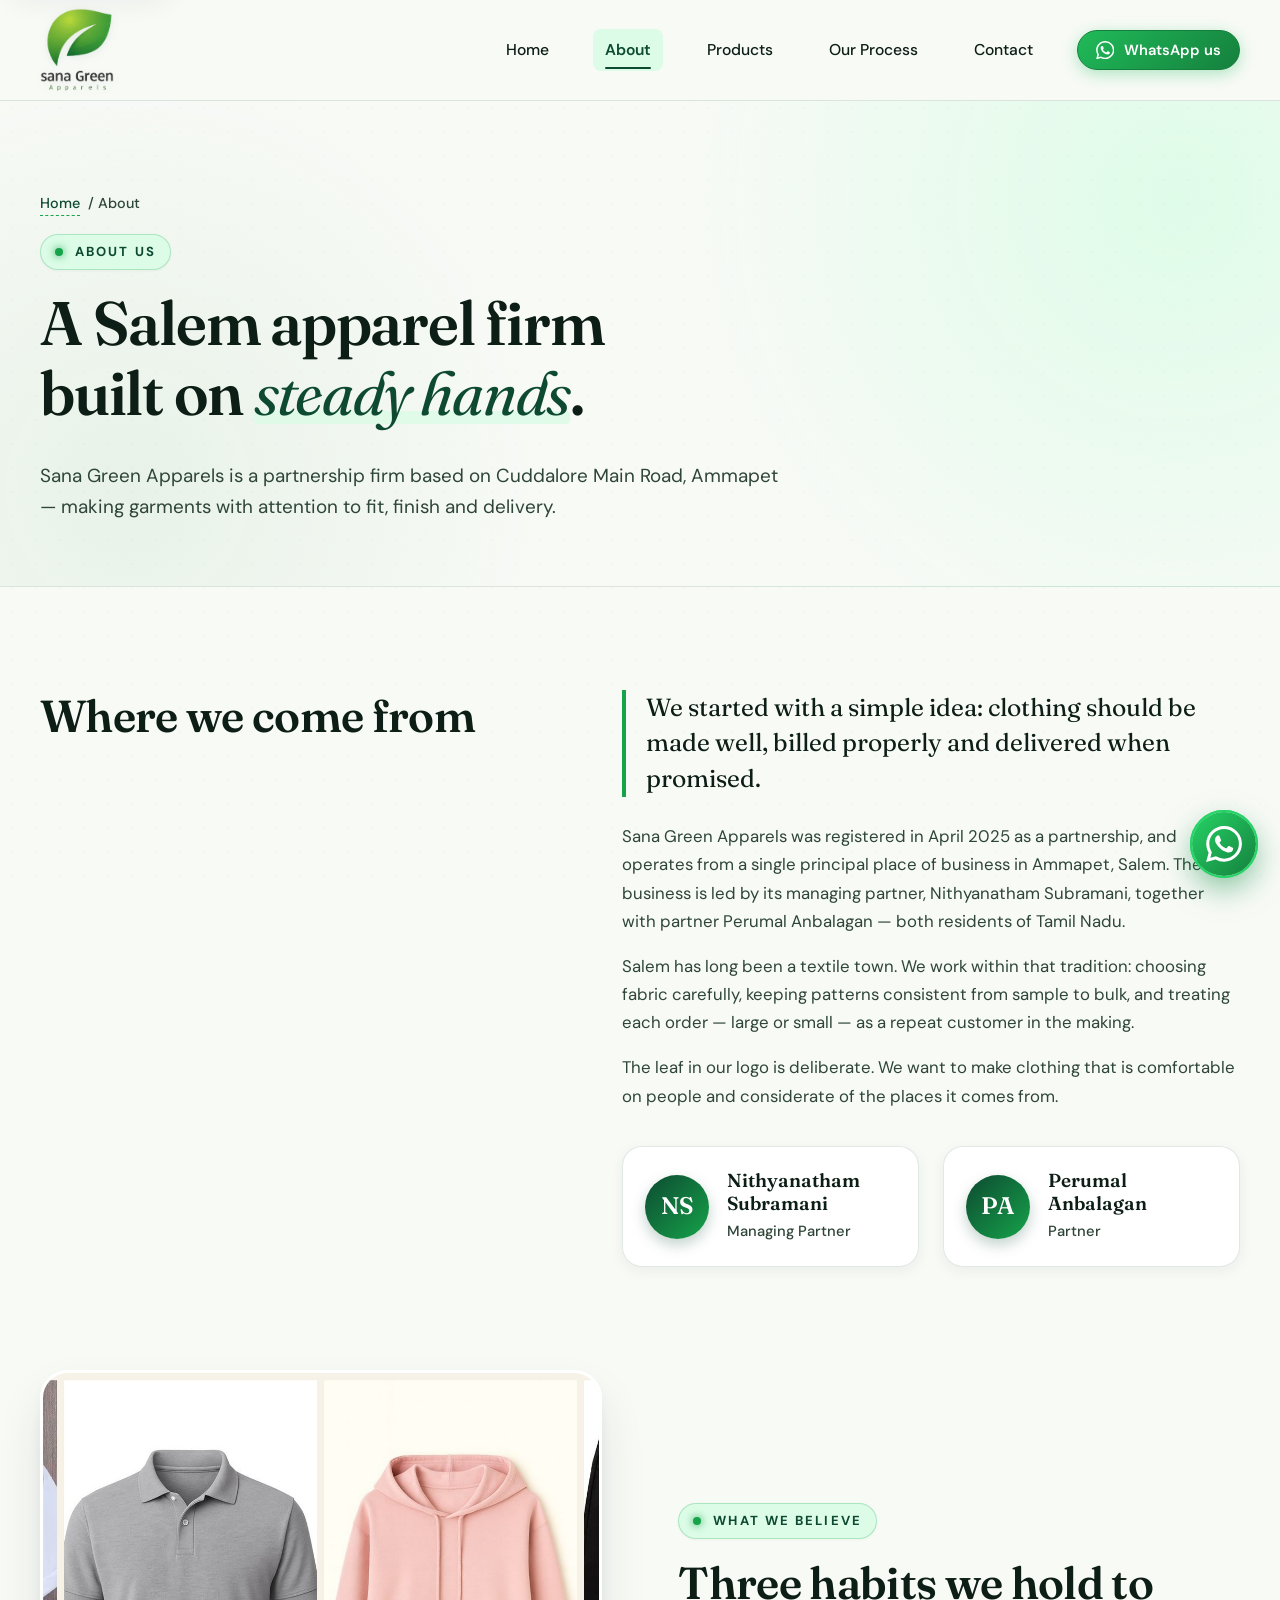
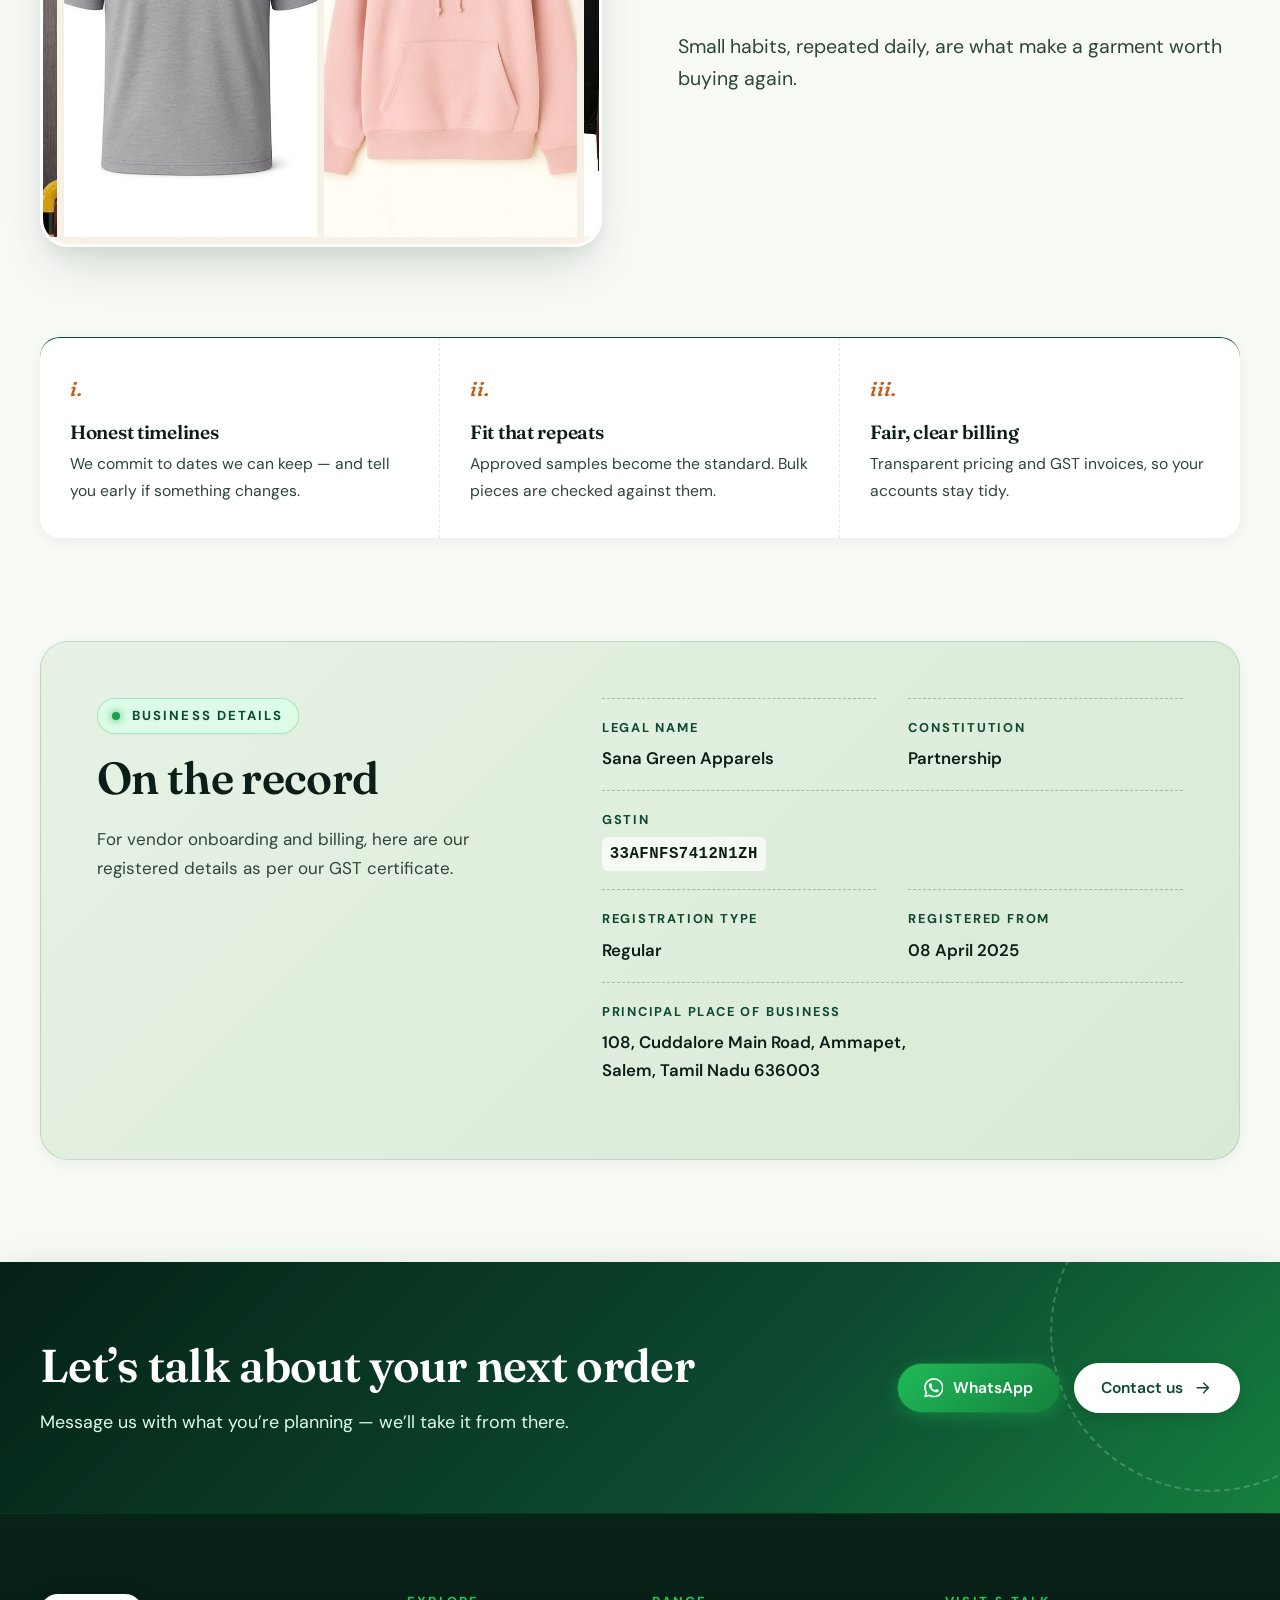
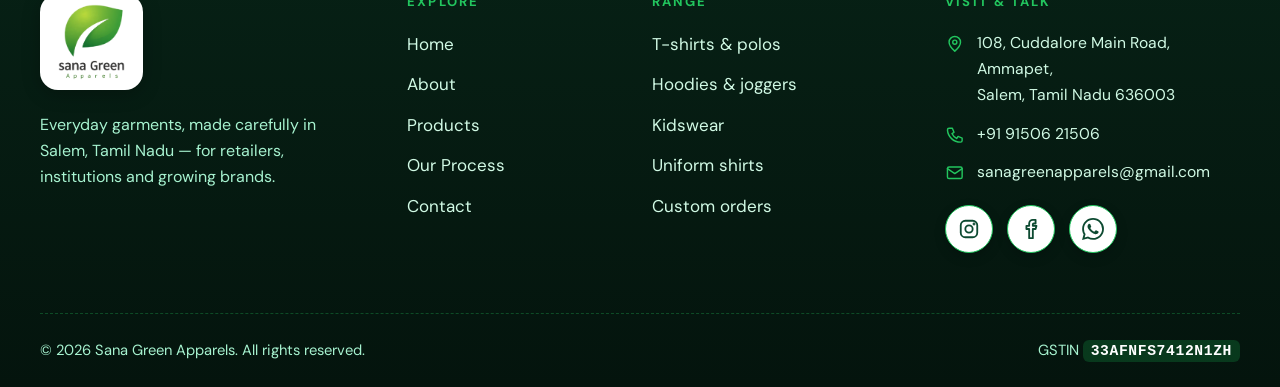
==== about.html @ 6cab8190 "Enhance website with responsive design, animations, and high-contrast color scheme" ====
<!DOCTYPE html>
<html lang="en">
<head>
<meta charset="utf-8">
<meta name="viewport" content="width=device-width, initial-scale=1">
<title>About — Sana Green Apparels</title>
<meta name="description" content="Meet Sana Green Apparels, a partnership apparel firm in Ammapet, Salem, led by Nithyanatham Subramani and Perumal Anbalagan.">
<meta name="theme-color" content="#1f4d3a">
<meta property="og:title" content="About — Sana Green Apparels">
<meta property="og:description" content="Meet Sana Green Apparels, a partnership apparel firm in Ammapet, Salem, led by Nithyanatham Subramani and Perumal Anbalagan.">
<meta property="og:image" content="assets/logo.png">
<link rel="icon" type="image/png" href="assets/favicon.png">
<link rel="preconnect" href="https://fonts.googleapis.com">
<link rel="preconnect" href="https://fonts.gstatic.com" crossorigin>
<link href="https://fonts.googleapis.com/css2?family=DM+Sans:wght@400;500;600;700&family=Fraunces:ital,opsz,wght@0,9..144,400;0,9..144,500;0,9..144,600;1,9..144,400;1,9..144,500&display=swap" rel="stylesheet">
<link rel="stylesheet" href="assets/style.css">
</head>
<body>
<svg xmlns="http://www.w3.org/2000/svg" style="display:none" aria-hidden="true">
<symbol id="i-phone" viewBox="0 0 24 24"><path d="M5 4h4l2 5-2.5 1.5a11 11 0 0 0 6 6L16 14l5 2v3a2 2 0 0 1-2 2A16 16 0 0 1 3 6a2 2 0 0 1 2-2z"/></symbol>
<symbol id="i-mail" viewBox="0 0 24 24"><rect x="3" y="5" width="18" height="14" rx="2"/><path d="M3 7l9 6 9-6"/></symbol>
<symbol id="i-pin" viewBox="0 0 24 24"><path d="M12 21s-7-6.2-7-11a7 7 0 0 1 14 0c0 4.8-7 11-7 11z"/><circle cx="12" cy="10" r="2.5"/></symbol>
<symbol id="i-instagram" viewBox="0 0 24 24"><rect x="3" y="3" width="18" height="18" rx="5"/><circle cx="12" cy="12" r="4"/><circle cx="17.5" cy="6.5" r=".6"/></symbol>
<symbol id="i-facebook" viewBox="0 0 24 24"><path d="M14 8.5V7a1 1 0 0 1 1-1h2V2h-3a4 4 0 0 0-4 4v2.5H7V12h3v10h4V12h3l1-3.5z"/></symbol>
<symbol id="i-whatsapp" viewBox="0 0 24 24"><path fill="currentColor" stroke="none" d="M17.472 14.382c-.297-.149-1.758-.867-2.03-.967-.273-.099-.471-.148-.67.15-.197.297-.767.966-.94 1.164-.173.199-.347.223-.644.075-.297-.15-1.255-.463-2.39-1.475-.883-.788-1.48-1.761-1.653-2.059-.173-.297-.018-.458.13-.606.134-.133.298-.347.446-.52.149-.174.198-.298.298-.497.099-.198.05-.371-.025-.52-.075-.149-.669-1.612-.916-2.207-.242-.579-.487-.5-.669-.51-.173-.008-.371-.01-.57-.01-.198 0-.52.074-.792.372-.272.297-1.04 1.016-1.04 2.479 0 1.462 1.065 2.875 1.213 3.074.149.198 2.096 3.2 5.077 4.487.709.306 1.262.489 1.694.625.712.227 1.36.195 1.871.118.571-.085 1.758-.719 2.006-1.413.248-.694.248-1.289.173-1.413-.074-.124-.272-.198-.57-.347m-5.421 7.403h-.004a9.87 9.87 0 01-5.031-1.378l-.361-.214-3.741.982.998-3.648-.235-.374a9.86 9.86 0 01-1.51-5.26c.001-5.45 4.436-9.884 9.888-9.884 2.64 0 5.122 1.03 6.988 2.898a9.825 9.825 0 012.893 6.994c-.003 5.45-4.437 9.884-9.885 9.884m8.413-18.297A11.815 11.815 0 0012.05 0C5.495 0 .16 5.335.157 11.892c0 2.096.547 4.142 1.588 5.945L.057 24l6.305-1.654a11.882 11.882 0 005.683 1.448h.005c6.554 0 11.89-5.335 11.893-11.893a11.821 11.821 0 00-3.48-8.413z"/></symbol>
<symbol id="i-scissors" viewBox="0 0 24 24"><circle cx="6" cy="6" r="3"/><circle cx="6" cy="18" r="3"/><path d="M8.2 8.2L21 20M8.2 15.8L21 4"/></symbol>
<symbol id="i-ruler" viewBox="0 0 24 24"><path d="M3.5 16.5l13-13 4 4-13 13z"/><path d="M7 13l2 2M10 10l2 2M13 7l2 2"/></symbol>
<symbol id="i-shield" viewBox="0 0 24 24"><path d="M12 3l8 3v6c0 5-3.5 8-8 9-4.5-1-8-4-8-9V6z"/><path d="M8.5 12l2.5 2.5 4.5-5"/></symbol>
<symbol id="i-truck" viewBox="0 0 24 24"><path d="M2 6h12v11H2zM14 10h4l4 3.5V17h-8"/><circle cx="7" cy="18" r="2"/><circle cx="17.5" cy="18" r="2"/></symbol>
<symbol id="i-leaf" viewBox="0 0 24 24"><path d="M5 19C5 9 11 4 21 4c0 10-5 16-14 16"/><path d="M5 19c3-5 6-8 11-10"/></symbol>
<symbol id="i-layers" viewBox="0 0 24 24"><path d="M12 3l9 5-9 5-9-5z"/><path d="M3 13l9 5 9-5"/></symbol>
<symbol id="i-clock" viewBox="0 0 24 24"><circle cx="12" cy="12" r="9"/><path d="M12 7v5l3 2"/></symbol>
<symbol id="i-arrow" viewBox="0 0 24 24"><path d="M5 12h14M13 6l6 6-6 6"/></symbol>
<symbol id="i-menu" viewBox="0 0 24 24"><path d="M4 7h16M4 12h16M4 17h16"/></symbol>
<symbol id="i-x" viewBox="0 0 24 24"><path d="M6 6l12 12M18 6L6 18"/></symbol>
<symbol id="i-check" viewBox="0 0 24 24"><path d="M5 12.5l4.5 4.5L19 7.5"/></symbol>
<symbol id="i-file" viewBox="0 0 24 24"><path d="M7 3h7l5 5v13H7z"/><path d="M14 3v5h5M10 13h6M10 17h6"/></symbol>
<symbol id="i-users" viewBox="0 0 24 24"><circle cx="9" cy="8" r="3"/><path d="M3 20c0-3.3 2.7-6 6-6s6 2.7 6 6"/><circle cx="17" cy="9" r="2.5"/><path d="M17 14.5c2.5 0 4.5 2 4.5 4.5"/></symbol>
<symbol id="i-box" viewBox="0 0 24 24"><path d="M3 8l9-5 9 5v9l-9 5-9-5z"/><path d="M3 8l9 5 9-5M12 13v9"/></symbol>
<symbol id="i-drop" viewBox="0 0 24 24"><path d="M12 3s6 6.5 6 11a6 6 0 0 1-12 0c0-4.5 6-11 6-11z"/></symbol>
<symbol id="i-chat" viewBox="0 0 24 24"><path d="M4 5h16v11H9l-5 4z"/></symbol>
<symbol id="i-needle" viewBox="0 0 24 24"><path d="M20 4L8 16"/><path d="M8 16c-2 2-4 1-4 4 3 0 2-2 4-4z"/><path d="M17 3.5l3.5 3.5"/></symbol>
</svg>
<a class="skip" href="#main">Skip to content</a>
<header class="site-header">
  <div class="wrap head-row">
    <a class="brand" href="index.html" aria-label="Sana Green Apparels — home"><img src="assets/logo.png" alt="Sana Green Apparels" width="719" height="819"></a>
    <button class="menu-btn" aria-label="Menu" aria-expanded="false" aria-controls="site-nav"><svg class="icon " aria-hidden="true"><use href="#i-menu"/></svg></button>
    <nav class="nav" id="site-nav" aria-label="Main">
      <a class="link" href="index.html">Home</a><a class="link" href="about.html" aria-current="page">About</a><a class="link" href="products.html">Products</a><a class="link" href="process.html">Our Process</a><a class="link" href="contact.html">Contact</a>
      <a class="btn wa sm" href="https://wa.me/919150621506?text=Hello%20Sana%20Green%20Apparels%2C%20I%20would%20like%20to%20know%20more%20about%20your%20garments." target="_blank" rel="noopener"><svg class="icon fill" aria-hidden="true"><use href="#i-whatsapp"/></svg> WhatsApp us</a>
    </nav>
  </div>
</header>
<main id="main">

<section class="page-hero">
  <div class="wrap">
    <div class="crumbs"><a href="index.html">Home</a> / About</div>
    <span class="eyebrow">About us</span>
    <h1>A Salem apparel firm built on <em class="accent">steady hands</em>.</h1>
    <p class="lede">Sana Green Apparels is a partnership firm based on Cuddalore Main Road, Ammapet &mdash; making garments with attention to fit, finish and delivery.</p>
  </div>
</section>

<section class="pad">
  <div class="wrap story">
    <h2 class="reveal">Where we come from</h2>
    <div class="reveal">
      <p class="big">We started with a simple idea: clothing should be made well, billed properly and delivered when promised.</p>
      <p>Sana Green Apparels was registered in April 2025 as a partnership, and operates from a single principal place of business in Ammapet, Salem. The business is led by its managing partner, Nithyanatham Subramani, together with partner Perumal Anbalagan &mdash; both residents of Tamil Nadu.</p>
      <p>Salem has long been a textile town. We work within that tradition: choosing fabric carefully, keeping patterns consistent from sample to bulk, and treating each order &mdash; large or small &mdash; as a repeat customer in the making.</p>
      <p>The leaf in our logo is deliberate. We want to make clothing that is comfortable on people and considerate of the places it comes from.</p>
      <div class="partners">
        <div class="partner"><span class="mono">NS</span><div><b>Nithyanatham Subramani</b><span>Managing Partner</span></div></div>
        <div class="partner"><span class="mono">PA</span><div><b>Perumal Anbalagan</b><span>Partner</span></div></div>
      </div>
    </div>
  </div>
</section>

<section class="pad" style="padding-top:0">
  <div class="wrap">
    <div class="split" style="margin-bottom:clamp(56px,7vw,96px)">
      <div class="media reveal"><img src="assets/range-banner.jpg" alt="T-shirt, polo, hoodie and joggers from our range" loading="lazy" width="1500" height="900"></div>
      <div class="reveal">
        <span class="eyebrow">What we believe</span>
        <h2>Three habits we hold to</h2>
        <p class="lede">Small habits, repeated daily, are what make a garment worth buying again.</p>
      </div>
    </div>
    <div class="values reveal">
      <div class="value"><span class="num">i.</span><h3>Honest timelines</h3><p>We commit to dates we can keep &mdash; and tell you early if something changes.</p></div>
      <div class="value"><span class="num">ii.</span><h3>Fit that repeats</h3><p>Approved samples become the standard. Bulk pieces are checked against them.</p></div>
      <div class="value"><span class="num">iii.</span><h3>Fair, clear billing</h3><p>Transparent pricing and GST invoices, so your accounts stay tidy.</p></div>
    </div>
  </div>
</section>

<section class="pad" style="padding-top:0">
  <div class="wrap">
    <div class="facts reveal">
      <div>
        <span class="eyebrow">Business details</span>
        <h2>On the record</h2>
        <p style="color:var(--ink-soft)">For vendor onboarding and billing, here are our registered details as per our GST certificate.</p>
      </div>
      <dl>
        <div><dt>Legal name</dt><dd>Sana Green Apparels</dd></div>
        <div><dt>Constitution</dt><dd>Partnership</dd></div>
        <div style="grid-column:1/-1"><dt>GSTIN</dt><dd class="mono">33AFNFS7412N1ZH</dd></div>
        <div><dt>Registration type</dt><dd>Regular</dd></div>
        <div><dt>Registered from</dt><dd>08 April 2025</dd></div>
        <div style="grid-column:1/-1"><dt>Principal place of business</dt><dd>108, Cuddalore Main Road, Ammapet,<br>Salem, Tamil Nadu 636003</dd></div>
      </dl>
    </div>
  </div>
</section>

<section class="band" style="padding-block:clamp(48px,6vw,80px)">
  <div class="wrap">
    <div><h2>Let&rsquo;s talk about your next order</h2><p>Message us with what you&rsquo;re planning &mdash; we&rsquo;ll take it from there.</p></div>
    <div class="btns">
      <a class="btn wa" href="https://wa.me/919150621506?text=Hello%20Sana%20Green%20Apparels%2C%20I%20would%20like%20to%20know%20more%20about%20your%20garments." target="_blank" rel="noopener"><svg class="icon fill" aria-hidden="true"><use href="#i-whatsapp"/></svg> WhatsApp</a>
      <a class="btn light" href="contact.html">Contact us <svg class="icon " aria-hidden="true"><use href="#i-arrow"/></svg></a>
    </div>
  </div>
</section>

</main>
<footer class="site-footer">
  <div class="wrap foot-grid">
    <div class="foot-brand">
      <a href="index.html" aria-label="Sana Green Apparels — home"><img src="assets/logo.png" alt="Sana Green Apparels" width="719" height="819"></a>
      <p>Everyday garments, made carefully in Salem, Tamil Nadu — for retailers, institutions and growing brands.</p>
    </div>
    <div>
      <h4>Explore</h4>
      <ul><li><a href="index.html">Home</a></li><li><a href="about.html">About</a></li><li><a href="products.html">Products</a></li><li><a href="process.html">Our Process</a></li><li><a href="contact.html">Contact</a></li></ul>
    </div>
    <div>
      <h4>Range</h4>
      <ul>
        <li><a href="products.html">T-shirts &amp; polos</a></li>
        <li><a href="products.html">Hoodies &amp; joggers</a></li>
        <li><a href="products.html">Kidswear</a></li>
        <li><a href="products.html">Uniform shirts</a></li>
        <li><a href="products.html#custom">Custom orders</a></li>
      </ul>
    </div>
    <div>
      <h4>Visit &amp; talk</h4>
      <ul class="foot-contact">
        <li><svg class="icon " aria-hidden="true"><use href="#i-pin"/></svg><span>108, Cuddalore Main Road, Ammapet,<br>Salem, Tamil Nadu 636003</span></li>
        <li><svg class="icon " aria-hidden="true"><use href="#i-phone"/></svg><a href="tel:+919150621506">+91 91506 21506</a></li>
        <li><svg class="icon " aria-hidden="true"><use href="#i-mail"/></svg><a href="mailto:sanagreenapparels@gmail.com">sanagreenapparels@gmail.com</a></li>
      </ul>
      <div class="socials" style="margin-top:20px">
        <a href="https://www.instagram.com/sanagreenapparels?exln=cThrbHlrZ3FtZDhp" target="_blank" rel="noopener" aria-label="Instagram"><svg class="icon " aria-hidden="true"><use href="#i-instagram"/></svg></a>
        <a href="https://www.facebook.com/share/1e7Pn9Arrn/?mibextid=wwXIfr" target="_blank" rel="noopener" aria-label="Facebook"><svg class="icon " aria-hidden="true"><use href="#i-facebook"/></svg></a>
        <a href="https://wa.me/919150621506?text=Hello%20Sana%20Green%20Apparels%2C%20I%20would%20like%20to%20know%20more%20about%20your%20garments." target="_blank" rel="noopener" aria-label="WhatsApp"><svg class="icon fill" aria-hidden="true"><use href="#i-whatsapp"/></svg></a>
      </div>
    </div>
  </div>
  <div class="wrap foot-bar">
    <span>&copy; <span id="year">2026</span> Sana Green Apparels. All rights reserved.</span>
    <span>GSTIN <b>33AFNFS7412N1ZH</b></span>
  </div>
</footer>
<a class="wa-float" href="https://wa.me/919150621506?text=Hello%20Sana%20Green%20Apparels%2C%20I%20would%20like%20to%20know%20more%20about%20your%20garments." target="_blank" rel="noopener" aria-label="Chat with us on WhatsApp">
  <svg class="icon fill" aria-hidden="true"><use href="#i-whatsapp"/></svg><span class="lbl">Chat with us on WhatsApp</span>
</a>
<script src="assets/main.js"></script>
</body>
</html>
---- assets/style.css ----
/* Sana Green Apparels — Enhanced Modern Styles with Rich Palette, Fluid Responsive Design & Silky Animations */

:root {
  /* Rich, vibrant sustainable apparel theme */
  --paper: #f8faf6;          /* Crisp porcelain ivory - bright, fresh, high contrast */
  --paper-card: #ffffff;     /* Pure crisp white for elevated cards */
  --paper-2: #edf4eb;        /* Crisp fresh sage-tinted mist for alternate sections */
  --paper-3: #e2ede0;        /* Subtle divider tone */
  
  --ink: #0d1e16;            /* Deep forest slate - high contrast, razor-sharp text */
  --ink-soft: #2e4538;       /* Rich muted forest charcoal for paragraphs */
  --ink-muted: #526b5c;      /* Subtle caption color */
  
  --forest: #0d4a31;         /* Deep luxury emerald green */
  --forest-hover: #073321;   /* Deeper hover tone */
  --forest-deep: #052115;    /* Midnight forest green */
  --forest-dark: #072216;    /* Footer and rich banner background */
  
  --leaf: #16a34a;           /* Fresh, vibrant eco green accent */
  --leaf-bright: #22c55e;    /* Bright neon emerald highlight */
  --leaf-soft: #dcfce7;      /* Clean pastel mint for badge fills */
  --leaf-glow: rgba(34, 197, 94, 0.4);
  
  --sage: #e1efe2;           /* Soft sage for badges & stat chips */
  --clay: #c25e1a;           /* Rich terracotta copper for accents & card tags */
  --clay-soft: #ffedd5;      /* Warm copper badge tint */
  --gold: #d97706;           /* Stitching / badge gold */
  
  --line: rgba(13, 74, 49, 0.12);
  --line-strong: rgba(13, 74, 49, 0.22);
  --line-dashed: rgba(13, 74, 49, 0.18);
  
  --radius-sm: 8px;
  --radius: 20px;
  --radius-lg: 28px;
  --radius-xl: 36px;
  
  --wrap: 1200px;
  --head: 100px;
  --head-mobile: 76px;
  
  --shadow-xs: 0 1px 3px rgba(13, 30, 22, 0.04);
  --shadow-sm: 0 4px 14px rgba(13, 30, 22, 0.06);
  --shadow-md: 0 12px 30px -4px rgba(13, 40, 28, 0.09), 0 3px 8px -1px rgba(13, 40, 28, 0.04);
  --shadow-lg: 0 24px 50px -8px rgba(13, 40, 28, 0.15), 0 8px 18px -2px rgba(13, 40, 28, 0.06);
  --shadow-glow: 0 0 25px rgba(22, 163, 74, 0.25);
  
  --serif: "Fraunces", "Iowan Old Style", Georgia, serif;
  --sans: "DM Sans", "Segoe UI", system-ui, -apple-system, sans-serif;
  
  --ease-spring: cubic-bezier(0.16, 1, 0.3, 1);
  --ease-smooth: cubic-bezier(0.4, 0, 0.2, 1);
}

*, *::before, *::after {
  box-sizing: border-box;
}

html {
  scroll-behavior: smooth;
  -webkit-text-size-adjust: 100%;
  overflow-x: hidden;
}

body {
  margin: 0;
  font-family: var(--sans);
  font-size: 1.0625rem;
  line-height: 1.68;
  color: var(--ink);
  background: var(--paper);
  -webkit-font-smoothing: antialiased;
  -moz-osx-font-smoothing: grayscale;
  overflow-x: hidden;
  position: relative;
}

/* Subtle textured organic grain overlay */
body::before {
  content: "";
  position: fixed;
  inset: 0;
  pointer-events: none;
  background-image: radial-gradient(rgba(13, 74, 49, 0.03) 1px, transparent 1px);
  background-size: 24px 24px;
  z-index: 1;
  opacity: 0.6;
}

/* Top reading progress bar */
.scroll-progress {
  position: fixed;
  top: 0;
  left: 0;
  height: 3.5px;
  width: 0%;
  background: linear-gradient(90deg, var(--forest), var(--leaf), var(--leaf-bright));
  z-index: 1000;
  transition: width 0.1s linear;
  box-shadow: 0 0 10px rgba(34, 197, 94, 0.5);
}

img {
  max-width: 100%;
  height: auto;
  display: block;
}

a {
  color: inherit;
  transition: color 0.2s ease;
}

h1, h2, h3, h4 {
  font-family: var(--serif);
  font-weight: 500;
  line-height: 1.15;
  margin: 0 0 0.5em;
  letter-spacing: -0.015em;
  color: var(--ink);
}

p {
  margin: 0 0 1em;
}

ul {
  margin: 0;
  padding: 0;
  list-style: none;
}

.wrap {
  width: min(var(--wrap), 100% - 48px);
  margin-inline: auto;
  position: relative;
  z-index: 2;
}

@media (max-width: 620px) {
  .wrap {
    width: min(var(--wrap), 100% - 32px);
  }
}

.icon {
  width: 1.25em;
  height: 1.25em;
  flex: none;
  stroke: currentColor;
  fill: none;
  stroke-width: 1.75;
  stroke-linecap: round;
  stroke-linejoin: round;
  transition: transform 0.2s ease, stroke 0.2s ease;
}

.icon.fill {
  fill: currentColor;
  stroke: none;
}

.sr {
  position: absolute;
  width: 1px;
  height: 1px;
  overflow: hidden;
  clip: rect(0 0 0 0);
  white-space: nowrap;
}

.skip {
  position: absolute;
  left: 12px;
  top: -60px;
  background: var(--forest);
  color: #fff;
  padding: 10px 18px;
  border-radius: 8px;
  z-index: 200;
  font-weight: 600;
  box-shadow: var(--shadow-md);
  transition: top 0.2s ease;
}

.skip:focus {
  top: 12px;
}

:focus-visible {
  outline: 3px solid var(--leaf);
  outline-offset: 3px;
  border-radius: 6px;
}

/* ---------- header ---------- */
.site-header {
  position: sticky;
  top: 0;
  z-index: 100;
  background: rgba(248, 250, 246, 0.92);
  backdrop-filter: blur(12px);
  -webkit-backdrop-filter: blur(12px);
  border-bottom: 1px solid var(--line);
  transition: background 0.3s ease, box-shadow 0.3s ease, border-color 0.3s ease;
}

.site-header.scrolled {
  background: rgba(255, 255, 255, 0.96);
  box-shadow: 0 8px 28px rgba(13, 40, 28, 0.08);
  border-bottom-color: rgba(13, 74, 49, 0.15);
}

.head-row {
  height: var(--head);
  display: flex;
  align-items: center;
  justify-content: space-between;
  gap: 24px;
  transition: height 0.3s ease;
}

.site-header.scrolled .head-row {
  height: calc(var(--head) - 14px);
}

.brand {
  display: block;
  line-height: 0;
  transition: transform 0.25s var(--ease-spring);
}

.brand:hover {
  transform: scale(1.02);
}

.brand img {
  height: 84px;
  width: auto;
  transition: height 0.3s ease;
  filter: drop-shadow(0 2px 4px rgba(13, 74, 49, 0.08));
}

.site-header.scrolled .brand img {
  height: 72px;
}

.nav {
  display: flex;
  align-items: center;
  gap: 32px;
}

.nav a.link {
  text-decoration: none;
  font-weight: 500;
  font-size: 0.98rem;
  padding: 8px 12px;
  border-radius: 8px;
  color: var(--ink);
  position: relative;
  transition: color 0.2s ease, background-color 0.2s ease;
}

.nav a.link::after {
  content: "";
  position: absolute;
  left: 12px;
  right: 12px;
  bottom: 2px;
  height: 2.5px;
  background: var(--leaf);
  border-radius: 99px;
  transform: scaleX(0);
  transform-origin: center;
  transition: transform 0.25s var(--ease-spring);
}

.nav a.link:hover {
  color: var(--forest);
  background-color: rgba(22, 163, 74, 0.06);
}

.nav a.link:hover::after {
  transform: scaleX(1);
}

.nav a.link[aria-current="page"] {
  color: var(--forest);
  font-weight: 600;
  background-color: var(--leaf-soft);
}

.nav a.link[aria-current="page"]::after {
  transform: scaleX(1);
  background: var(--forest);
}

.menu-btn {
  display: none;
  background: #fff;
  border: 1.5px solid var(--forest);
  border-radius: 12px;
  width: 48px;
  height: 48px;
  align-items: center;
  justify-content: center;
  color: var(--forest);
  cursor: pointer;
  box-shadow: var(--shadow-xs);
  transition: all 0.2s ease;
}

.menu-btn:hover, .menu-btn[aria-expanded="true"] {
  background: var(--forest);
  color: #fff;
}

.menu-btn .icon {
  width: 24px;
  height: 24px;
}

/* ---------- buttons ---------- */
.btn {
  display: inline-flex;
  align-items: center;
  justify-content: center;
  gap: 10px;
  padding: 14px 26px;
  border-radius: 999px;
  border: 1.5px solid var(--forest);
  background: var(--forest);
  color: #ffffff !important;
  font: 600 0.98rem/1 var(--sans);
  text-decoration: none;
  cursor: pointer;
  position: relative;
  overflow: hidden;
  box-shadow: 0 4px 14px rgba(13, 74, 49, 0.2);
  transition: transform 0.22s var(--ease-spring), box-shadow 0.22s ease, background 0.2s, color 0.2s, border-color 0.2s;
}

/* Light sheen shimmer on button hover */
.btn::after {
  content: "";
  position: absolute;
  top: -50%;
  left: -60%;
  width: 40%;
  height: 200%;
  background: linear-gradient(90deg, transparent, rgba(255, 255, 255, 0.28), transparent);
  transform: rotate(25deg);
  pointer-events: none;
  transition: none;
}

.btn:hover::after {
  left: 130%;
  transition: left 0.75s ease;
}

.btn:hover {
  transform: translateY(-2.5px);
  background: var(--forest-hover);
  border-color: var(--forest-hover);
  box-shadow: 0 8px 24px rgba(13, 74, 49, 0.28);
}

.btn:active {
  transform: translateY(0);
}

.btn.ghost {
  background: #ffffff;
  color: var(--forest) !important;
  border-color: var(--forest);
  box-shadow: var(--shadow-xs);
}

.btn.ghost:hover {
  background: var(--forest);
  color: #ffffff !important;
  box-shadow: 0 6px 20px rgba(13, 74, 49, 0.2);
}

.btn.wa {
  background: linear-gradient(135deg, #20ba59 0%, #15803d 100%);
  border-color: #15803d;
  box-shadow: 0 4px 16px rgba(32, 186, 89, 0.35);
}

.btn.wa:hover {
  background: linear-gradient(135deg, #189e49 0%, #116831 100%);
  border-color: #116831;
  box-shadow: 0 8px 24px rgba(32, 186, 89, 0.45);
}

.btn.light {
  background: #ffffff;
  color: var(--forest) !important;
  border-color: #ffffff;
  box-shadow: 0 4px 14px rgba(0, 0, 0, 0.12);
}

.btn.light:hover {
  background: var(--leaf-soft);
  color: var(--forest-deep) !important;
  border-color: var(--leaf-soft);
}

.btn.sm {
  padding: 10px 18px;
  font-size: 0.92rem;
}

/* ---------- common blocks ---------- */
section {
  position: relative;
}

.pad {
  padding: clamp(60px, 8vw, 108px) 0;
}

.eyebrow {
  display: inline-flex;
  align-items: center;
  gap: 12px;
  font-size: 0.82rem;
  font-weight: 700;
  letter-spacing: 0.16em;
  text-transform: uppercase;
  color: var(--forest);
  margin-bottom: 18px;
  background: var(--leaf-soft);
  padding: 6px 14px;
  border-radius: 999px;
  border: 1px solid rgba(22, 163, 74, 0.25);
  box-shadow: var(--shadow-xs);
}

.eyebrow::before {
  content: "";
  width: 8px;
  height: 8px;
  border-radius: 50%;
  background: var(--leaf);
  box-shadow: 0 0 8px var(--leaf);
  animation: pulseDot 2s infinite ease-in-out;
}

@keyframes pulseDot {
  0%, 100% { transform: scale(1); opacity: 1; }
  50% { transform: scale(1.3); opacity: 0.6; }
}

h1 {
  font-size: clamp(2.4rem, 5.2vw, 4.4rem);
  font-weight: 600;
  letter-spacing: -0.02em;
  color: var(--ink);
}

h2 {
  font-size: clamp(1.9rem, 3.5vw, 2.85rem);
  font-weight: 600;
  letter-spacing: -0.015em;
  color: var(--ink);
}

h3 {
  font-size: 1.35rem;
  font-weight: 600;
  color: var(--ink);
}

em.accent {
  font-style: italic;
  color: var(--forest);
  font-weight: 400;
  position: relative;
  display: inline-block;
}

em.accent::after {
  content: "";
  position: absolute;
  left: 0;
  right: 0;
  bottom: 0.08em;
  height: 0.22em;
  background: var(--leaf-soft);
  border-radius: 4px;
  z-index: -1;
  opacity: 0.85;
}

.lede {
  font-size: clamp(1.05rem, 1.8vw, 1.22rem);
  color: var(--ink-soft);
  max-width: 58ch;
  line-height: 1.65;
}

.sec-head {
  display: flex;
  justify-content: space-between;
  align-items: flex-end;
  gap: 32px;
  margin-bottom: 48px;
  flex-wrap: wrap;
}

.sec-head h2 {
  margin: 0;
  max-width: 18ch;
}

.sec-head p {
  max-width: 44ch;
  margin: 0;
  color: var(--ink-soft);
  font-size: 1.05rem;
}

.link-arrow {
  display: inline-flex;
  align-items: center;
  gap: 10px;
  font-weight: 600;
  color: var(--forest);
  text-decoration: none;
  padding: 6px 14px;
  border-radius: 999px;
  background: var(--leaf-soft);
  border: 1px solid rgba(22, 163, 74, 0.25);
  transition: all 0.25s var(--ease-spring);
}

.link-arrow:hover {
  background: var(--forest);
  color: #fff;
  border-color: var(--forest);
  transform: translateX(4px);
}

.link-arrow:hover .icon {
  transform: translateX(4px);
  stroke: #fff;
}

.link-arrow .icon {
  transition: transform 0.2s ease;
}

/* ---------- Silk-Smooth Scroll Reveal Animation System ---------- */
.reveal {
  opacity: 1; /* Fallback safe */
  transform: none;
  transition: opacity 0.75s var(--ease-spring), transform 0.75s var(--ease-spring);
}

/* Enabled by JS with js-ready class on body */
.js-ready .reveal {
  opacity: 0;
  transform: translateY(28px);
}

.js-ready .reveal.in {
  opacity: 1;
  transform: translateY(0);
}

/* Stagger animations for collections of elements */
.range .card:nth-child(1), .catalog .item:nth-child(1), .steps .step:nth-child(1) { transition-delay: 0.05s; }
.range .card:nth-child(2), .catalog .item:nth-child(2), .steps .step:nth-child(2) { transition-delay: 0.12s; }
.range .card:nth-child(3), .catalog .item:nth-child(3), .steps .step:nth-child(3) { transition-delay: 0.19s; }
.range .card:nth-child(4), .catalog .item:nth-child(4), .steps .step:nth-child(4) { transition-delay: 0.26s; }
.range .card:nth-child(5), .catalog .item:nth-child(5) { transition-delay: 0.33s; }
.range .card:nth-child(6), .catalog .item:nth-child(6) { transition-delay: 0.40s; }

/* ---------- home hero ---------- */
.hero {
  padding: clamp(48px, 7vw, 92px) 0 clamp(64px, 8vw, 108px);
  background: radial-gradient(circle at 15% 20%, rgba(220, 252, 231, 0.8) 0%, transparent 45%),
              radial-gradient(circle at 85% 75%, rgba(225, 239, 226, 0.9) 0%, transparent 40%);
  position: relative;
  overflow: hidden;
}

.hero::after {
  content: "";
  position: absolute;
  right: -5%;
  top: 10%;
  width: 480px;
  height: 480px;
  background: radial-gradient(circle, rgba(22, 163, 74, 0.08) 0%, transparent 70%);
  border-radius: 50%;
  pointer-events: none;
  filter: blur(40px);
}

.hero-grid {
  display: grid;
  grid-template-columns: 1.05fr 0.95fr;
  gap: clamp(36px, 5.5vw, 80px);
  align-items: center;
}

.hero h1 {
  margin-bottom: 0.5em;
  animation: heroTextIn 0.85s var(--ease-spring) both;
}

.hero .lede {
  margin-bottom: 34px;
  animation: heroTextIn 0.85s 0.12s var(--ease-spring) both;
}

.hero-cta {
  display: flex;
  flex-wrap: wrap;
  gap: 16px;
  animation: heroTextIn 0.85s 0.22s var(--ease-spring) both;
}

@keyframes heroTextIn {
  from { opacity: 0; transform: translateY(24px); }
  to { opacity: 1; transform: translateY(0); }
}

.hero-note {
  display: grid;
  grid-template-columns: repeat(3, 1fr);
  gap: 18px;
  margin-top: 44px;
  padding-top: 28px;
  border-top: 1px solid var(--line);
  animation: heroTextIn 0.85s 0.32s var(--ease-spring) both;
}

.hero-note > div {
  font-size: 0.9rem;
  color: var(--ink-soft);
  line-height: 1.45;
  background: #ffffff;
  padding: 16px;
  border-radius: 14px;
  border: 1px solid var(--line);
  box-shadow: var(--shadow-xs);
  transition: transform 0.25s var(--ease-spring), box-shadow 0.25s ease, border-color 0.25s ease;
}

.hero-note > div:hover {
  transform: translateY(-3px);
  box-shadow: var(--shadow-sm);
  border-color: rgba(22, 163, 74, 0.3);
}

.hero-note b {
  display: flex;
  align-items: center;
  gap: 6px;
  font-family: var(--serif);
  font-size: 1.15rem;
  font-weight: 600;
  color: var(--forest);
  margin-bottom: 4px;
}

.frame {
  position: relative;
  animation: floatHero 6s ease-in-out infinite alternate;
}

@keyframes floatHero {
  0% { transform: translateY(0); }
  100% { transform: translateY(-8px); }
}

.frame::before {
  content: "";
  position: absolute;
  inset: -12px;
  border: 2px dashed var(--forest);
  border-radius: 180px 32px 32px 32px;
  opacity: 0.45;
  pointer-events: none;
  transition: transform 0.4s ease, opacity 0.4s ease;
}

.frame:hover::before {
  transform: scale(1.02);
  opacity: 0.75;
}

.frame img {
  position: relative;
  width: 100%;
  aspect-ratio: 5 / 4.4;
  object-fit: cover;
  border-radius: 170px 26px 26px 26px;
  background: #fff;
  box-shadow: var(--shadow-lg);
  border: 3px solid #fff;
  transition: transform 0.4s var(--ease-spring);
}

.frame:hover img {
  transform: scale(1.01);
}

.frame .tag {
  position: absolute;
  left: -20px;
  bottom: 30px;
  z-index: 2;
  background: linear-gradient(135deg, var(--forest-deep) 0%, var(--forest) 100%);
  color: #fff;
  padding: 18px 24px;
  border-radius: 16px;
  max-width: 260px;
  box-shadow: 0 16px 36px rgba(13, 74, 49, 0.35);
  font-size: 0.88rem;
  line-height: 1.45;
  border: 1px solid rgba(255, 255, 255, 0.15);
  animation: tagFloat 4s ease-in-out infinite alternate;
}

@keyframes tagFloat {
  0% { transform: translateY(0); }
  100% { transform: translateY(-5px); }
}

.tag b {
  display: block;
  font-family: var(--serif);
  font-weight: 600;
  font-size: 1.15rem;
  letter-spacing: 0.01em;
  margin-bottom: 4px;
  color: var(--leaf-bright);
}

/* ---------- ticker ---------- */
.ticker {
  background: linear-gradient(90deg, var(--forest-deep) 0%, var(--forest) 50%, var(--forest-deep) 100%);
  color: #ffffff;
  overflow: hidden;
  border-block: 1px solid var(--forest-deep);
  position: relative;
  box-shadow: inset 0 2px 8px rgba(0, 0, 0, 0.25);
}

/* Gradient fade masks on ticker sides */
.ticker::before, .ticker::after {
  content: "";
  position: absolute;
  top: 0;
  bottom: 0;
  width: 80px;
  z-index: 2;
  pointer-events: none;
}

.ticker::before {
  left: 0;
  background: linear-gradient(90deg, var(--forest-deep), transparent);
}

.ticker::after {
  right: 0;
  background: linear-gradient(-90deg, var(--forest-deep), transparent);
}

.ticker-track {
  display: flex;
  gap: 0;
  width: max-content;
  animation: slide 42s linear infinite;
}

.ticker:hover .ticker-track {
  animation-play-state: paused;
}

.ticker span {
  display: inline-flex;
  align-items: center;
  gap: 28px;
  padding: 18px 30px 18px 0;
  font-family: var(--serif);
  font-size: 1.2rem;
  font-style: italic;
  white-space: nowrap;
  letter-spacing: 0.02em;
}

.ticker .icon {
  width: 20px;
  height: 20px;
  color: var(--leaf-bright);
  filter: drop-shadow(0 0 6px rgba(34, 197, 94, 0.6));
}

@keyframes slide {
  to { transform: translateX(-50%); }
}

/* ---------- product cards (range) ---------- */
.range {
  display: grid;
  grid-template-columns: repeat(3, 1fr);
  gap: 32px;
  align-items: stretch;
}

.range .card:nth-child(3n+2) {
  margin-top: 36px;
}

.card {
  display: flex;
  flex-direction: column;
  text-decoration: none;
  background: var(--paper-card);
  padding: 16px;
  border-radius: var(--radius);
  border: 1px solid var(--line);
  box-shadow: var(--shadow-sm);
  transition: transform 0.35s var(--ease-spring), box-shadow 0.35s ease, border-color 0.3s ease;
  height: 100%;
}

.card:hover {
  transform: translateY(-8px);
  box-shadow: var(--shadow-lg);
  border-color: rgba(22, 163, 74, 0.35);
}

.card .ph {
  border-radius: calc(var(--radius) - 6px);
  overflow: hidden;
  background: #ffffff;
  position: relative;
  aspect-ratio: 4 / 4.5;
}

.card .ph img {
  width: 100%;
  height: 100%;
  object-fit: cover;
  transition: transform 0.6s var(--ease-spring), filter 0.3s ease;
}

.card:hover .ph img {
  transform: scale(1.06);
}

.card .meta {
  display: flex;
  justify-content: space-between;
  align-items: baseline;
  gap: 12px;
  padding: 18px 4px 10px;
  border-bottom: 1px dashed var(--line);
}

.card h3 {
  margin: 0;
  font-size: 1.28rem;
  color: var(--ink);
  transition: color 0.2s ease;
}

.card:hover h3 {
  color: var(--forest);
}

.card .no {
  font-family: var(--serif);
  font-style: italic;
  font-weight: 600;
  color: var(--clay);
  background: var(--clay-soft);
  padding: 2px 10px;
  border-radius: 999px;
  font-size: 0.92rem;
  transition: all 0.2s ease;
}

.card:hover .no {
  background: var(--leaf-soft);
  color: var(--forest);
}

.card p {
  margin: 12px 4px 0;
  color: var(--ink-soft);
  font-size: 0.98rem;
  line-height: 1.55;
  flex-grow: 1;
}

/* ---------- process steps ---------- */
.steps {
  display: grid;
  grid-template-columns: repeat(4, 1fr);
  gap: 24px;
  counter-reset: s;
  position: relative;
}

.steps::before {
  content: "";
  position: absolute;
  left: 28px;
  right: 28px;
  top: 32px;
  border-top: 2px dashed var(--forest);
  opacity: 0.28;
  z-index: 0;
}

.step {
  position: relative;
  background: var(--paper-card);
  padding: 24px;
  border-radius: var(--radius);
  border: 1px solid var(--line);
  box-shadow: var(--shadow-sm);
  transition: transform 0.3s var(--ease-spring), box-shadow 0.3s ease, border-color 0.3s ease;
}

.step:hover {
  transform: translateY(-6px);
  box-shadow: var(--shadow-md);
  border-color: rgba(22, 163, 74, 0.4);
}

.step .n {
  width: 60px;
  height: 60px;
  border-radius: 50%;
  background: linear-gradient(135deg, var(--forest) 0%, var(--forest-hover) 100%);
  border: 3px solid #fff;
  display: grid;
  place-items: center;
  font-family: var(--serif);
  font-size: 1.4rem;
  font-weight: 600;
  color: #ffffff;
  position: relative;
  z-index: 1;
  margin-bottom: 20px;
  box-shadow: 0 6px 16px rgba(13, 74, 49, 0.3);
  transition: transform 0.3s var(--ease-spring), box-shadow 0.3s ease;
}

.step:hover .n {
  transform: scale(1.1) rotate(5deg);
  box-shadow: 0 8px 24px rgba(34, 197, 94, 0.4);
}

.step h3 {
  font-size: 1.25rem;
  margin-bottom: 8px;
  color: var(--ink);
}

.step p {
  color: var(--ink-soft);
  font-size: 0.98rem;
  margin: 0;
  line-height: 1.55;
}

/* ---------- split ---------- */
.split {
  display: grid;
  grid-template-columns: 1fr 1fr;
  gap: clamp(36px, 6vw, 88px);
  align-items: center;
}

.split.flip .media {
  order: 2;
}

.media {
  position: relative;
}

.media img {
  border-radius: var(--radius-lg);
  width: 100%;
  aspect-ratio: 4 / 3.4;
  object-fit: cover;
  box-shadow: var(--shadow-lg);
  border: 3px solid #ffffff;
  transition: transform 0.4s var(--ease-spring);
}

.media:hover img {
  transform: scale(1.02);
}

.media.arch img {
  border-radius: 999px 999px var(--radius-lg) var(--radius-lg);
  aspect-ratio: 4 / 4.6;
}

.media .stamp {
  position: absolute;
  right: -12px;
  top: 24px;
  background: linear-gradient(135deg, var(--forest-deep) 0%, var(--forest) 100%);
  color: #ffffff;
  padding: 10px 20px;
  border-radius: 999px;
  font-weight: 700;
  font-size: 0.88rem;
  border: 1.5px solid rgba(255, 255, 255, 0.3);
  box-shadow: 0 10px 24px rgba(13, 74, 49, 0.35);
  animation: tagFloat 3.5s ease-in-out infinite alternate;
}

.points {
  margin-top: 28px;
  display: grid;
  gap: 0;
}

.points li {
  display: flex;
  gap: 20px;
  padding: 20px 0;
  border-top: 1px dashed var(--line);
  transition: transform 0.2s ease;
}

.points li:hover {
  transform: translateX(6px);
}

.points li:last-child {
  border-bottom: 1px dashed var(--line);
}

.points .ic {
  width: 48px;
  height: 48px;
  border-radius: 14px;
  background: var(--leaf-soft);
  color: var(--forest);
  display: grid;
  place-items: center;
  flex: none;
  box-shadow: var(--shadow-xs);
  transition: all 0.25s ease;
}

.points li:hover .ic {
  background: var(--forest);
  color: #fff;
  transform: scale(1.08);
}

.points .ic .icon {
  width: 24px;
  height: 24px;
}

.points h3 {
  font-size: 1.15rem;
  margin-bottom: 4px;
  font-family: var(--sans);
  font-weight: 600;
  letter-spacing: 0;
}

.points p {
  margin: 0;
  color: var(--ink-soft);
  font-size: 0.98rem;
  line-height: 1.55;
}

/* ---------- rich cta band ---------- */
.band {
  background: linear-gradient(135deg, #052115 0%, #0d4a31 60%, #15803d 100%);
  color: #ffffff;
  overflow: hidden;
  position: relative;
  box-shadow: 0 16px 40px rgba(13, 74, 49, 0.25);
}

.band .wrap {
  display: grid;
  grid-template-columns: 1.3fr auto;
  gap: 40px;
  align-items: center;
}

.band h2 {
  color: #ffffff;
  margin-bottom: 0.35em;
  font-size: clamp(2rem, 3.6vw, 2.9rem);
}

.band p {
  color: #dcfce7;
  margin: 0;
  max-width: 54ch;
  font-size: 1.12rem;
  line-height: 1.6;
}

.band .btns {
  display: flex;
  gap: 14px;
  flex-wrap: wrap;
}

.band::after {
  content: "";
  position: absolute;
  right: -90px;
  top: -90px;
  width: 320px;
  height: 320px;
  border: 2px dashed rgba(255, 255, 255, 0.2);
  border-radius: 50%;
  pointer-events: none;
  animation: rotateSlow 30s linear infinite;
}

@keyframes rotateSlow {
  to { transform: rotate(360deg); }
}

/* ---------- page hero (inner pages) ---------- */
.page-hero {
  padding: clamp(52px, 7vw, 100px) 0 clamp(40px, 5vw, 68px);
  border-bottom: 1px solid var(--line);
  background: radial-gradient(circle at 92% 20%, rgba(220, 252, 231, 0.9) 0, transparent 40%),
              radial-gradient(circle at 10% 80%, rgba(225, 239, 226, 0.7) 0, transparent 35%),
              var(--paper);
}

.page-hero .crumbs {
  font-size: 0.9rem;
  color: var(--ink-soft);
  margin-bottom: 18px;
  display: flex;
  gap: 8px;
  align-items: center;
  font-weight: 500;
}

.page-hero .crumbs a {
  text-decoration: none;
  color: var(--forest);
  border-bottom: 1.5px dashed var(--leaf);
  transition: color 0.2s ease, border-color 0.2s ease;
}

.page-hero .crumbs a:hover {
  color: var(--forest-hover);
  border-bottom-style: solid;
}

.page-hero h1 {
  max-width: 17ch;
  font-size: clamp(2.4rem, 4.8vw, 4.1rem);
}

.page-hero .lede {
  margin: 0;
  font-size: 1.18rem;
}

/* ---------- about page ---------- */
.story {
  display: grid;
  grid-template-columns: 0.9fr 1.1fr;
  gap: clamp(36px, 6vw, 88px);
}

.story h2 {
  position: sticky;
  top: calc(var(--head) + 24px);
  align-self: start;
}

.story p {
  color: var(--ink-soft);
  font-size: 1.05rem;
}

.story p.big {
  font-family: var(--serif);
  font-size: 1.55rem;
  line-height: 1.45;
  color: var(--ink);
  padding-left: 20px;
  border-left: 4px solid var(--leaf);
}

.partners {
  display: grid;
  grid-template-columns: repeat(2, 1fr);
  gap: 24px;
  margin-top: 36px;
}

.partner {
  display: flex;
  gap: 18px;
  align-items: center;
  padding: 22px;
  border: 1.5px solid var(--line);
  border-radius: var(--radius);
  background: #ffffff;
  box-shadow: var(--shadow-sm);
  transition: transform 0.25s var(--ease-spring), box-shadow 0.25s ease, border-color 0.25s ease;
}

.partner:hover {
  transform: translateY(-4px);
  box-shadow: var(--shadow-md);
  border-color: rgba(22, 163, 74, 0.4);
}

.partner .mono {
  width: 64px;
  height: 64px;
  border-radius: 50%;
  background: linear-gradient(135deg, var(--forest) 0%, var(--leaf) 100%);
  color: #ffffff;
  display: grid;
  place-items: center;
  font-family: var(--serif);
  font-size: 1.5rem;
  font-weight: 600;
  flex: none;
  box-shadow: 0 6px 14px rgba(13, 74, 49, 0.25);
}

.partner b {
  display: block;
  font-family: var(--serif);
  font-weight: 600;
  font-size: 1.18rem;
  line-height: 1.25;
  color: var(--ink);
}

.partner span {
  font-size: 0.92rem;
  color: var(--ink-soft);
  font-weight: 500;
}

.facts {
  background: linear-gradient(135deg, #e7f2e5 0%, #d8ead5 100%);
  border-radius: var(--radius-lg);
  padding: clamp(32px, 4.5vw, 56px);
  display: grid;
  grid-template-columns: 1fr 1.3fr;
  gap: clamp(28px, 4.5vw, 68px);
  border: 1px solid rgba(13, 74, 49, 0.15);
  box-shadow: var(--shadow-sm);
}

.facts dl {
  margin: 0;
  display: grid;
  grid-template-columns: 1fr 1fr;
  gap: 0 32px;
}

.facts dt {
  font-size: 0.8rem;
  letter-spacing: 0.14em;
  text-transform: uppercase;
  color: var(--forest);
  font-weight: 700;
  padding-top: 18px;
  border-top: 1.5px dashed rgba(13, 74, 49, 0.3);
}

.facts dd {
  margin: 6px 0 18px;
  font-weight: 600;
  font-size: 1.05rem;
  color: var(--ink);
}

.facts dd.mono {
  font-family: ui-monospace, "SFMono-Regular", Menlo, monospace;
  font-size: 0.98rem;
  letter-spacing: 0.03em;
  background: rgba(255, 255, 255, 0.7);
  padding: 4px 8px;
  border-radius: 6px;
  display: inline-block;
}

.values {
  display: grid;
  grid-template-columns: repeat(3, 1fr);
  gap: 0;
  border-top: 1.5px solid var(--forest);
  background: #ffffff;
  border-radius: var(--radius);
  box-shadow: var(--shadow-sm);
  overflow: hidden;
}

.value {
  padding: 34px 30px;
  border-right: 1px dashed var(--line);
  transition: background-color 0.25s ease;
}

.value:hover {
  background: var(--paper-2);
}

.value:last-child {
  border-right: 0;
}

.value .num {
  font-family: var(--serif);
  font-style: italic;
  color: var(--clay);
  font-size: 1.25rem;
  font-weight: 600;
  display: block;
  margin-bottom: 16px;
}

.value h3 {
  font-size: 1.2rem;
  margin-bottom: 8px;
}

.value p {
  color: var(--ink-soft);
  margin: 0;
  font-size: 0.98rem;
}

/* ---------- products page ---------- */
.filters {
  display: flex;
  flex-wrap: wrap;
  gap: 12px;
  margin-bottom: 40px;
  overflow-x: auto;
  padding-bottom: 6px;
  -webkit-overflow-scrolling: touch;
}

.chip {
  font: 600 0.95rem var(--sans);
  padding: 11px 22px;
  border-radius: 999px;
  border: 1.5px solid var(--line-strong);
  background: #ffffff;
  cursor: pointer;
  color: var(--ink);
  box-shadow: var(--shadow-xs);
  white-space: nowrap;
  transition: all 0.25s var(--ease-spring);
}

.chip:hover {
  border-color: var(--forest);
  color: var(--forest);
  transform: translateY(-2px);
  box-shadow: var(--shadow-sm);
}

.chip[aria-pressed="true"] {
  background: var(--forest);
  color: #ffffff;
  border-color: var(--forest);
  box-shadow: 0 4px 16px rgba(13, 74, 49, 0.3);
}

.catalog {
  display: grid;
  grid-template-columns: repeat(3, 1fr);
  gap: 36px 30px;
}

.item {
  display: flex;
  flex-direction: column;
  background: var(--paper-card);
  padding: 20px;
  border-radius: var(--radius);
  border: 1px solid var(--line);
  box-shadow: var(--shadow-sm);
  transition: transform 0.35s var(--ease-spring), box-shadow 0.35s ease, border-color 0.3s ease;
}

.item:hover {
  transform: translateY(-8px);
  box-shadow: var(--shadow-lg);
  border-color: rgba(22, 163, 74, 0.4);
}

.item[hidden] {
  display: none;
}

.item .ph {
  border-radius: calc(var(--radius) - 6px);
  overflow: hidden;
  background: #ffffff;
  aspect-ratio: 4 / 4.6;
}

.item .ph img {
  width: 100%;
  height: 100%;
  object-fit: cover;
  transition: transform 0.6s var(--ease-spring);
}

.item:hover .ph img {
  transform: scale(1.06);
}

.item .cat {
  font-size: 0.8rem;
  letter-spacing: 0.14em;
  text-transform: uppercase;
  color: var(--clay);
  font-weight: 700;
  margin: 18px 0 6px;
  display: inline-block;
}

.item h3 {
  margin-bottom: 8px;
  font-size: 1.3rem;
}

.item p {
  color: var(--ink-soft);
  font-size: 0.98rem;
  line-height: 1.55;
}

.item ul {
  margin: 0 0 20px;
  font-size: 0.92rem;
  color: var(--ink-soft);
  flex-grow: 1;
}

.item li {
  display: flex;
  gap: 10px;
  align-items: center;
  padding: 5px 0;
}

.item li .icon {
  width: 18px;
  height: 18px;
  color: var(--leaf);
  stroke-width: 2.6;
  flex: none;
}

.item .btn {
  margin-top: auto;
  align-self: flex-start;
  width: 100%;
}

.custom {
  display: grid;
  grid-template-columns: 1fr 1fr;
  gap: 0;
  border-radius: var(--radius-lg);
  overflow: hidden;
  background: linear-gradient(135deg, var(--forest-deep) 0%, var(--forest) 100%);
  color: #ffffff;
  box-shadow: var(--shadow-lg);
}

.custom .txt {
  padding: clamp(36px, 5.5vw, 70px);
}

.custom h2 {
  color: #ffffff;
}

.custom p {
  color: #dcfce7;
  font-size: 1.05rem;
}

.custom ul {
  margin: 24px 0 32px;
}

.custom li {
  display: flex;
  gap: 14px;
  padding: 12px 0;
  border-top: 1px dashed rgba(255, 255, 255, 0.25);
  color: #ecfdf5;
  font-size: 1.02rem;
}

.custom li .icon {
  color: var(--leaf-bright);
  margin-top: 3px;
  width: 20px;
  height: 20px;
}

.custom img {
  width: 100%;
  height: 100%;
  object-fit: cover;
  min-height: 340px;
  transition: transform 0.6s ease;
}

.custom:hover img {
  transform: scale(1.03);
}

/* ---------- process page ---------- */
.timeline {
  position: relative;
  display: grid;
  gap: 0;
}

.timeline::before {
  content: "";
  position: absolute;
  left: 30px;
  top: 12px;
  bottom: 12px;
  border-left: 2px dashed var(--forest);
  opacity: 0.35;
}

.t-row {
  display: grid;
  grid-template-columns: 60px 1fr 1fr;
  gap: 32px;
  padding: 0 0 60px;
  position: relative;
}

.t-row:last-child {
  padding-bottom: 0;
}

.t-row .n {
  width: 60px;
  height: 60px;
  border-radius: 50%;
  background: #ffffff;
  border: 3px solid var(--forest);
  display: grid;
  place-items: center;
  font-family: var(--serif);
  font-size: 1.35rem;
  font-weight: 600;
  color: var(--forest);
  z-index: 1;
  box-shadow: 0 4px 14px rgba(13, 74, 49, 0.2);
  transition: transform 0.3s var(--ease-spring), background 0.2s, color 0.2s;
}

.t-row:hover .n {
  transform: scale(1.12);
  background: var(--forest);
  color: #fff;
}

.t-row h3 {
  font-size: 1.55rem;
  margin: 6px 0 0;
}

.t-row p {
  color: var(--ink-soft);
  margin: 8px 0 0;
  font-size: 1.02rem;
}

.t-row ul {
  background: #ffffff;
  padding: 20px;
  border-radius: var(--radius);
  border: 1px solid var(--line);
  box-shadow: var(--shadow-sm);
}

.t-row ul li {
  display: flex;
  gap: 12px;
  padding: 8px 0;
  align-items: flex-start;
  font-size: 0.98rem;
  color: var(--ink-soft);
}

.t-row ul .icon {
  color: var(--leaf);
  width: 20px;
  height: 20px;
  margin-top: 3px;
  stroke-width: 2.6;
}

.checks {
  display: grid;
  grid-template-columns: repeat(2, 1fr);
  gap: 24px;
}

.check {
  display: flex;
  gap: 20px;
  padding: 28px;
  background: #ffffff;
  border: 1.5px solid var(--line);
  border-radius: var(--radius);
  box-shadow: var(--shadow-sm);
  transition: transform 0.3s var(--ease-spring), box-shadow 0.3s ease, border-color 0.3s ease;
}

.check:hover {
  transform: translateY(-5px);
  box-shadow: var(--shadow-md);
  border-color: rgba(22, 163, 74, 0.4);
}

.check .ic {
  width: 52px;
  height: 52px;
  border-radius: 50%;
  background: linear-gradient(135deg, var(--forest) 0%, var(--leaf) 100%);
  color: #ffffff;
  display: grid;
  place-items: center;
  flex: none;
  box-shadow: 0 4px 12px rgba(13, 74, 49, 0.25);
}

.check .ic .icon {
  width: 24px;
  height: 24px;
}

.check h3 {
  font-size: 1.15rem;
  font-family: var(--sans);
  font-weight: 600;
  margin-bottom: 6px;
  letter-spacing: 0;
}

.check p {
  margin: 0;
  color: var(--ink-soft);
  font-size: 0.98rem;
  line-height: 1.55;
}

.banner {
  border-radius: var(--radius-lg);
  overflow: hidden;
  position: relative;
  box-shadow: var(--shadow-lg);
}

.banner img {
  width: 100%;
  height: clamp(240px, 30vw, 380px);
  object-fit: cover;
  transition: transform 0.6s ease;
}

.banner:hover img {
  transform: scale(1.02);
}

.faq {
  max-width: 840px;
}

.faq details {
  border-top: 1px dashed var(--line);
  padding: 6px 0;
  transition: background-color 0.2s ease;
}

.faq details:last-child {
  border-bottom: 1px dashed var(--line);
}

.faq summary {
  cursor: pointer;
  list-style: none;
  padding: 22px 42px 22px 0;
  font-family: var(--serif);
  font-size: 1.3rem;
  position: relative;
  font-weight: 500;
  color: var(--ink);
  transition: color 0.2s ease;
}

.faq summary:hover {
  color: var(--forest);
}

.faq summary::-webkit-details-marker {
  display: none;
}

.faq summary::after {
  content: "+";
  position: absolute;
  right: 4px;
  top: 16px;
  font-family: var(--sans);
  font-size: 1.9rem;
  font-weight: 300;
  color: var(--forest);
  transition: transform 0.3s var(--ease-spring), color 0.2s ease;
}

.faq details[open] summary::after {
  transform: rotate(45deg);
  color: var(--clay);
}

.faq details p {
  color: var(--ink-soft);
  margin: 0 0 24px;
  max-width: 66ch;
  line-height: 1.65;
  font-size: 1.02rem;
  animation: faqFadeIn 0.3s ease;
}

@keyframes faqFadeIn {
  from { opacity: 0; transform: translateY(-6px); }
  to { opacity: 1; transform: translateY(0); }
}

/* ---------- contact ---------- */
.contact-grid {
  display: grid;
  grid-template-columns: 0.9fr 1.1fr;
  gap: clamp(36px, 5.5vw, 76px);
  align-items: start;
}

.reach {
  display: grid;
  gap: 0;
}

.reach a, .reach .row {
  display: flex;
  gap: 20px;
  align-items: flex-start;
  padding: 24px 0;
  border-top: 1px dashed var(--line);
  text-decoration: none;
  transition: transform 0.2s ease;
}

.reach a:hover {
  transform: translateX(6px);
}

.reach > :last-child {
  border-bottom: 1px dashed var(--line);
}

.reach .ic {
  width: 52px;
  height: 52px;
  border-radius: 50%;
  background: var(--leaf-soft);
  color: var(--forest);
  display: grid;
  place-items: center;
  flex: none;
  box-shadow: var(--shadow-xs);
  transition: all 0.25s ease;
}

.reach a:hover .ic {
  background: var(--forest);
  color: #fff;
  transform: scale(1.1);
}

.reach small {
  display: block;
  font-size: 0.8rem;
  letter-spacing: 0.14em;
  text-transform: uppercase;
  color: var(--ink-soft);
  font-weight: 700;
  margin-bottom: 4px;
}

.reach b {
  font-family: var(--serif);
  font-weight: 600;
  font-size: 1.25rem;
  line-height: 1.4;
  color: var(--ink);
  overflow-wrap: anywhere;
}

.socials {
  display: flex;
  gap: 14px;
  margin-top: 32px;
}

.socials a {
  width: 48px;
  height: 48px;
  border-radius: 50%;
  border: 1.5px solid var(--forest);
  background: #ffffff;
  display: grid;
  place-items: center;
  color: var(--forest);
  box-shadow: var(--shadow-xs);
  transition: all 0.25s var(--ease-spring);
}

.socials a:hover {
  background: var(--forest);
  color: #fff;
  transform: translateY(-4px);
  box-shadow: 0 6px 16px rgba(13, 74, 49, 0.25);
}

.form-card {
  background: #ffffff;
  border-radius: var(--radius-lg);
  padding: clamp(28px, 4.5vw, 50px);
  box-shadow: var(--shadow-lg);
  border: 1px solid var(--line);
  position: relative;
}

.form-card::before {
  content: "";
  position: absolute;
  inset: 12px;
  border: 1.5px dashed rgba(13, 74, 49, 0.25);
  border-radius: calc(var(--radius-lg) - 8px);
  pointer-events: none;
}

.form-card h2 {
  font-size: 2rem;
}

.form-card > p {
  color: var(--ink-soft);
  font-size: 1.02rem;
}

.field {
  margin-bottom: 20px;
  position: relative;
}

.field label {
  display: block;
  font-size: 0.88rem;
  font-weight: 700;
  margin-bottom: 8px;
  color: var(--ink);
}

.field input, .field select, .field textarea {
  width: 100%;
  font: inherit;
  padding: 14px 18px;
  border-radius: 12px;
  border: 1.5px solid var(--line-strong);
  background: var(--paper);
  color: var(--ink);
  transition: border-color 0.2s, box-shadow 0.2s, background 0.2s;
}

.field input:focus, .field select:focus, .field textarea:focus {
  outline: none;
  border-color: var(--forest);
  background: #ffffff;
  box-shadow: 0 0 0 4px rgba(22, 163, 74, 0.25);
}

.field textarea {
  min-height: 125px;
  resize: vertical;
}

.two {
  display: grid;
  grid-template-columns: 1fr 1fr;
  gap: 18px;
}

.form-actions {
  display: flex;
  gap: 14px;
  flex-wrap: wrap;
  align-items: center;
  margin-top: 12px;
}

.fine {
  font-size: 0.88rem;
  color: var(--ink-soft);
  margin: 18px 0 0;
}

.map {
  border-radius: var(--radius-lg);
  overflow: hidden;
  border: 1px solid var(--line);
  height: 420px;
  background: var(--paper-2);
  box-shadow: var(--shadow-md);
}

.map iframe {
  width: 100%;
  height: 100%;
  border: 0;
  display: block;
  filter: saturate(0.9);
}

/* ---------- footer ---------- */
.site-footer {
  background: linear-gradient(180deg, #072216 0%, #04140d 100%);
  color: #ecfdf5;
  border-top: 1px solid rgba(22, 163, 74, 0.25);
  padding: 80px 0 0;
  margin-top: 0;
  position: relative;
  z-index: 2;
}

.foot-grid {
  display: grid;
  grid-template-columns: 1.3fr 0.8fr 1fr 1.2fr;
  gap: 48px;
  padding-bottom: 60px;
}

/* Fix: Logo container in footer ensures "sana Green Apparels" dark text is 100% visible */
.foot-brand a {
  display: inline-flex;
  align-items: center;
  justify-content: center;
  background: #ffffff;
  padding: 10px 18px;
  border-radius: 18px;
  box-shadow: 0 4px 18px rgba(0, 0, 0, 0.25);
  margin-bottom: 22px;
  transition: transform 0.25s var(--ease-spring), box-shadow 0.25s ease;
}

.foot-brand a:hover {
  transform: translateY(-2px);
  box-shadow: 0 8px 24px rgba(0, 0, 0, 0.35);
}

.foot-brand img {
  height: 76px;
  width: auto;
  margin-bottom: 0;
  display: block;
}

.foot-brand p {
  color: #a7f3d0;
  max-width: 34ch;
  font-size: 1rem;
  line-height: 1.6;
}

.site-footer h4 {
  font-family: var(--sans);
  font-size: 0.82rem;
  letter-spacing: 0.16em;
  text-transform: uppercase;
  color: var(--leaf-bright);
  margin-bottom: 20px;
  font-weight: 700;
}

.site-footer li {
  margin-bottom: 12px;
}

.site-footer a {
  text-decoration: none;
  color: #d1fae5;
  transition: all 0.2s ease;
}

.site-footer li a:hover {
  color: #ffffff;
  padding-left: 4px;
}

.foot-contact li {
  display: flex;
  gap: 12px;
  align-items: flex-start;
  font-size: 0.98rem;
  color: #d1fae5;
}

.foot-contact .icon {
  margin-top: 4px;
  color: var(--leaf-bright);
  flex: none;
}

/* Fix: Social icon circles & SVGs clearly visible in footer */
.site-footer .socials {
  display: flex;
  gap: 14px;
  margin-top: 24px;
}

.site-footer .socials a,
.socials a {
  width: 48px;
  height: 48px;
  border-radius: 50%;
  border: 1.5px solid var(--leaf-bright);
  background: #ffffff !important;
  color: var(--forest) !important;
  display: grid;
  place-items: center;
  box-shadow: 0 4px 12px rgba(0, 0, 0, 0.18);
  transition: all 0.25s var(--ease-spring);
}

.site-footer .socials a .icon,
.socials a .icon {
  width: 22px;
  height: 22px;
  color: var(--forest) !important;
  stroke: var(--forest) !important;
  stroke-width: 2;
  transition: transform 0.2s ease, stroke 0.2s ease, color 0.2s ease;
}

.site-footer .socials a .icon.fill,
.socials a .icon.fill {
  fill: var(--forest) !important;
  stroke: none !important;
}

.site-footer .socials a:hover,
.socials a:hover {
  background: var(--leaf-bright) !important;
  border-color: var(--leaf-bright);
  color: #ffffff !important;
  transform: translateY(-4px);
  box-shadow: 0 8px 20px rgba(34, 197, 94, 0.45);
}

.site-footer .socials a:hover .icon,
.socials a:hover .icon {
  color: #ffffff !important;
  stroke: #ffffff !important;
}

.site-footer .socials a:hover .icon.fill,
.socials a:hover .icon.fill {
  fill: #ffffff !important;
}

.foot-bar {
  border-top: 1px dashed rgba(34, 197, 94, 0.3);
  padding: 24px 0;
  display: flex;
  justify-content: space-between;
  gap: 16px;
  flex-wrap: wrap;
  font-size: 0.92rem;
  color: #a7f3d0;
}

.foot-bar b {
  font-family: ui-monospace, Menlo, monospace;
  font-weight: 600;
  letter-spacing: 0.04em;
  color: #ffffff;
  background: rgba(22, 163, 74, 0.25);
  padding: 3px 8px;
  border-radius: 6px;
}

/* ---------- whatsapp floating action button ---------- */
.wa-float {
  position: fixed;
  right: 24px;
  bottom: 24px;
  z-index: 150;
  width: 64px;
  height: 64px;
  border-radius: 50%;
  background: linear-gradient(135deg, #25d366 0%, #15803d 100%);
  color: #fff;
  display: grid;
  place-items: center;
  text-decoration: none;
  box-shadow: 0 12px 30px rgba(18, 140, 70, 0.5);
  transition: transform 0.25s var(--ease-spring), box-shadow 0.25s ease;
}

.wa-float .icon {
  width: 36px;
  height: 36px;
  transition: transform 0.25s var(--ease-spring);
}

.wa-float:hover {
  transform: scale(1.1) translateY(-3px);
  box-shadow: 0 16px 36px rgba(18, 140, 70, 0.65);
}

.wa-float:hover .icon {
  transform: rotate(10deg);
}

/* Animated dual pulsing rings */
.wa-float::before, .wa-float::after {
  content: "";
  position: absolute;
  inset: -2px;
  border-radius: 50%;
  border: 2px solid #25d366;
  pointer-events: none;
}

.wa-float::before {
  animation: ringPulse 2.4s cubic-bezier(0, 0.2, 0.8, 1) infinite;
}

.wa-float::after {
  animation: ringPulse 2.4s cubic-bezier(0, 0.2, 0.8, 1) infinite 1.2s;
}

@keyframes ringPulse {
  0% { transform: scale(1); opacity: 0.9; }
  100% { transform: scale(1.75); opacity: 0; }
}

.wa-float .lbl {
  position: absolute;
  right: 76px;
  background: var(--ink);
  color: #fff;
  font-size: 0.88rem;
  font-weight: 600;
  white-space: nowrap;
  padding: 10px 16px;
  border-radius: 12px;
  opacity: 0;
  transform: translateX(10px);
  pointer-events: none;
  box-shadow: var(--shadow-md);
  border: 1px solid rgba(255, 255, 255, 0.15);
  transition: all 0.25s var(--ease-spring);
}

.wa-float:hover .lbl {
  opacity: 1;
  transform: translateX(0);
}

/* ---------- Responsive Breakpoints & Fluid Adaptations ---------- */
@media (max-width: 1080px) {
  .hero-grid, .split, .story, .contact-grid, .facts, .custom {
    grid-template-columns: 1fr;
    gap: 44px;
  }
  .split.flip .media {
    order: 0;
  }
  .story h2 {
    position: static;
  }
  .steps {
    grid-template-columns: 1fr 1fr;
    row-gap: 36px;
  }
  .steps::before {
    display: none;
  }
  .range, .catalog {
    grid-template-columns: 1fr 1fr;
    gap: 24px;
  }
  .range .card:nth-child(3n+2) {
    margin-top: 0;
  }
  .range .card:nth-child(even) {
    margin-top: 24px;
  }
  .foot-grid {
    grid-template-columns: 1fr 1fr;
    gap: 40px;
  }
  .band .wrap {
    grid-template-columns: 1fr;
  }
  .frame .tag {
    left: 12px;
  }
  .t-row {
    grid-template-columns: 60px 1fr;
  }
  .t-row > :nth-child(3) {
    grid-column: 2;
  }
}

@media (max-width: 860px) {
  :root {
    --head: var(--head-mobile);
  }
  .brand img {
    height: 64px;
  }
  .menu-btn {
    display: inline-flex;
  }
  .nav {
    position: fixed;
    top: var(--head);
    left: 0;
    right: 0;
    background: rgba(255, 255, 255, 0.98);
    backdrop-filter: blur(16px);
    -webkit-backdrop-filter: blur(16px);
    flex-direction: column;
    align-items: stretch;
    gap: 0;
    padding: 16px 24px 32px;
    border-bottom: 1.5px solid var(--line);
    box-shadow: 0 24px 50px rgba(7, 34, 22, 0.18);
    transform: translateY(-16px);
    opacity: 0;
    visibility: hidden;
    transition: transform 0.3s var(--ease-spring), opacity 0.25s ease, visibility 0.25s;
    max-height: calc(100vh - var(--head));
    overflow-y: auto;
    z-index: 99;
  }
  .nav.open {
    transform: translateY(0);
    opacity: 1;
    visibility: visible;
  }
  .nav a.link {
    padding: 15px 12px;
    border-bottom: 1px dashed var(--line);
    font-size: 1.15rem;
    border-radius: 8px;
  }
  .nav a.link::after {
    display: none;
  }
  .nav a.link:hover {
    background: var(--leaf-soft);
  }
  .nav .btn {
    margin-top: 20px;
    justify-content: center;
    width: 100%;
    padding: 14px 20px;
  }
  .values {
    grid-template-columns: 1fr;
  }
  .value, .value + .value {
    padding: 26px 20px;
    border-right: 0;
    border-bottom: 1px dashed var(--line);
  }
  .checks, .partners {
    grid-template-columns: 1fr;
  }
}

@media (max-width: 640px) {
  body {
    font-size: 1rem;
    line-height: 1.6;
  }
  .range, .catalog, .steps, .two {
    grid-template-columns: 1fr;
  }
  .range .card:nth-child(even) {
    margin-top: 0;
  }
  .foot-grid {
    grid-template-columns: 1fr;
    gap: 36px;
  }
  .facts dl {
    grid-template-columns: 1fr;
  }
  .hero-note {
    grid-template-columns: 1fr;
    gap: 12px;
  }
  .hero-cta {
    flex-direction: column;
    align-items: stretch;
  }
  .hero-cta .btn {
    width: 100%;
  }
  .wa-float {
    right: 18px;
    bottom: 20px;
    width: 58px;
    height: 58px;
  }
  .wa-float .icon {
    width: 32px;
    height: 32px;
  }
  .frame::before {
    transform: translate(6px, 6px);
    inset: -6px;
    border-radius: 120px 20px 20px 20px;
  }
  .frame img {
    border-radius: 120px 20px 20px 20px;
  }
  .frame .tag {
    position: static;
    margin-top: 18px;
    max-width: 100%;
    border-radius: 14px;
    animation: none;
  }
  .t-row {
    grid-template-columns: 1fr;
    gap: 16px;
  }
  .t-row > :nth-child(3) {
    grid-column: 1;
  }
  .timeline::before {
    display: none;
  }
  .reach b {
    font-size: 1.08rem;
  }
  .foot-bar {
    flex-direction: column;
    text-align: center;
  }
}

@media (prefers-reduced-motion: reduce) {
  *, *::before, *::after {
    animation: none !important;
    transition: none !important;
    scroll-behavior: auto !important;
  }
  .reveal {
    opacity: 1 !important;
    transform: none !important;
  }
}

/* photo tuning */
.card .ph img, .item .ph img {
  object-position: center 30%;
  background: #ffffff;
}

.card .ph, .item .ph {
  background: #ffffff;
}

.card:nth-child(3) .ph img, .item:nth-child(5) .ph img {
  object-position: center 18%;
}

.card:nth-child(5) .ph img, .item:nth-child(4) .ph img {
  object-position: center 45%;
}

.frame img {
  object-position: center;
}
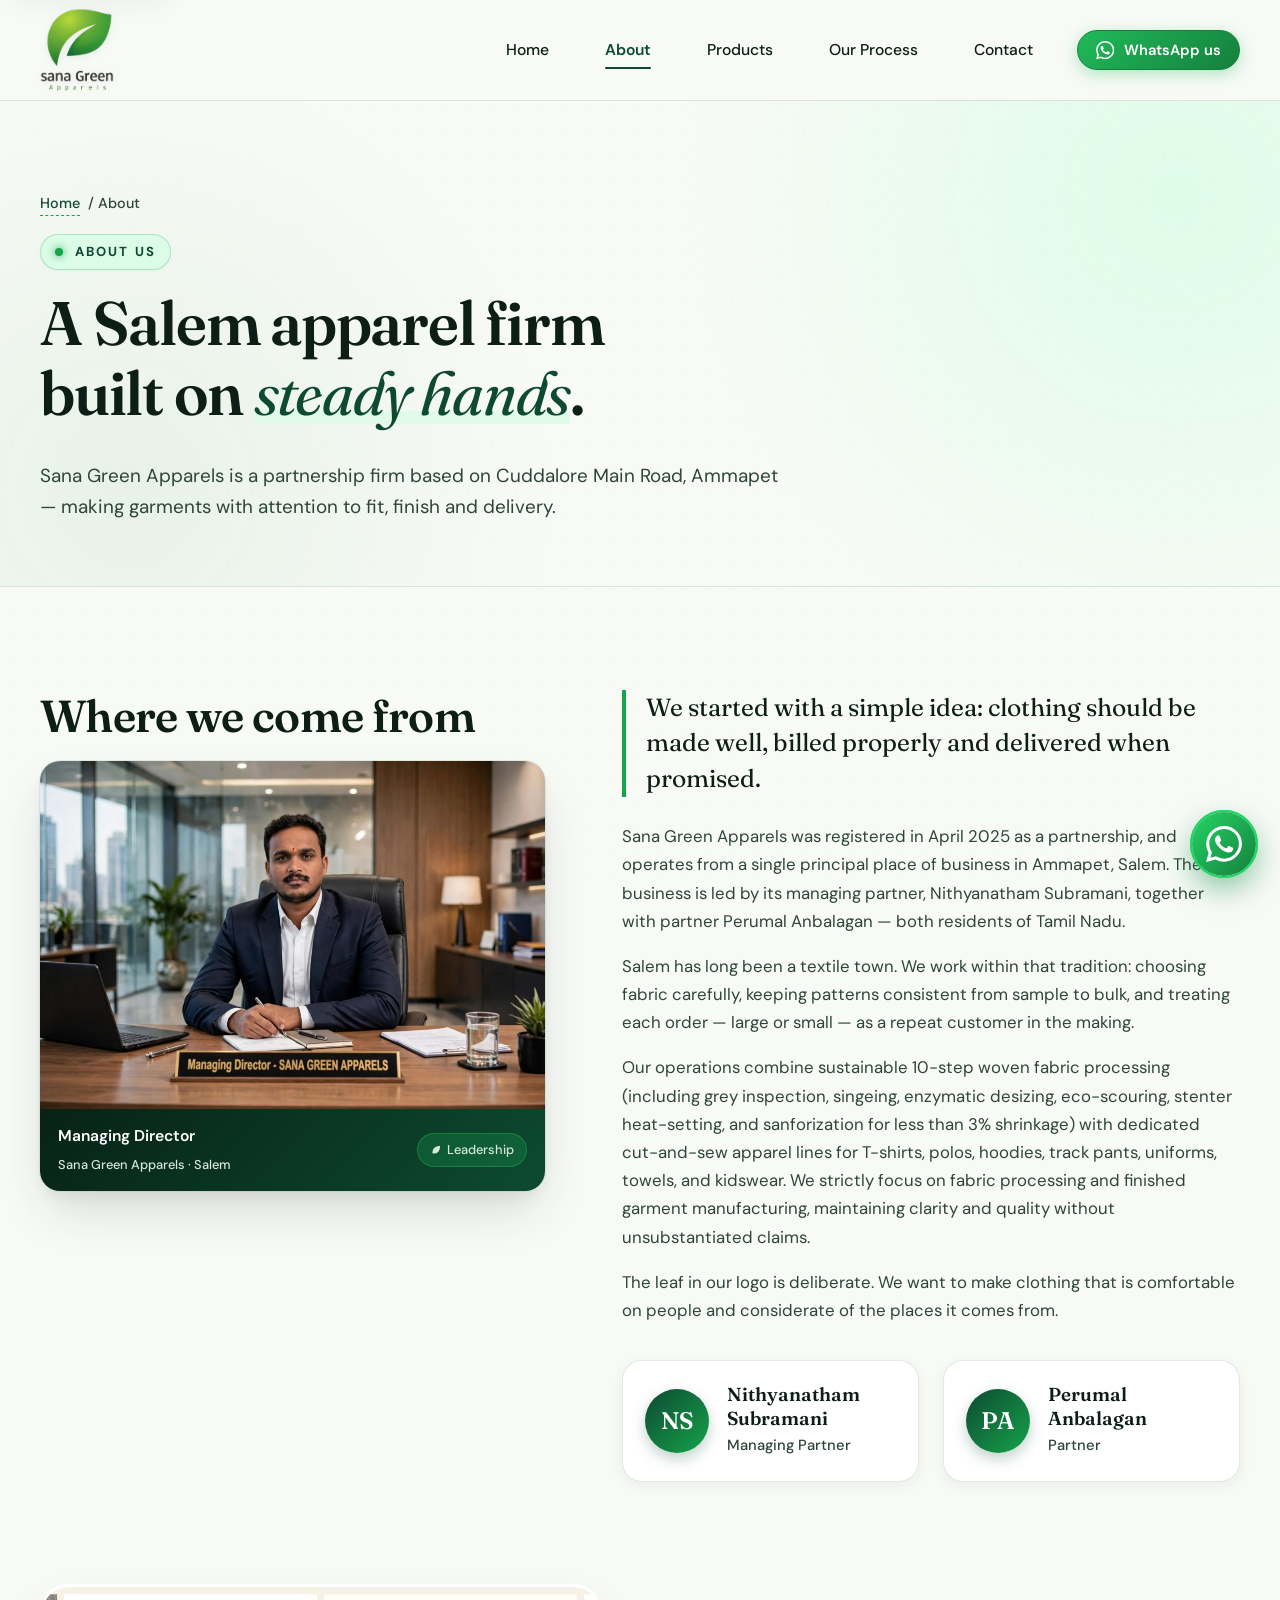
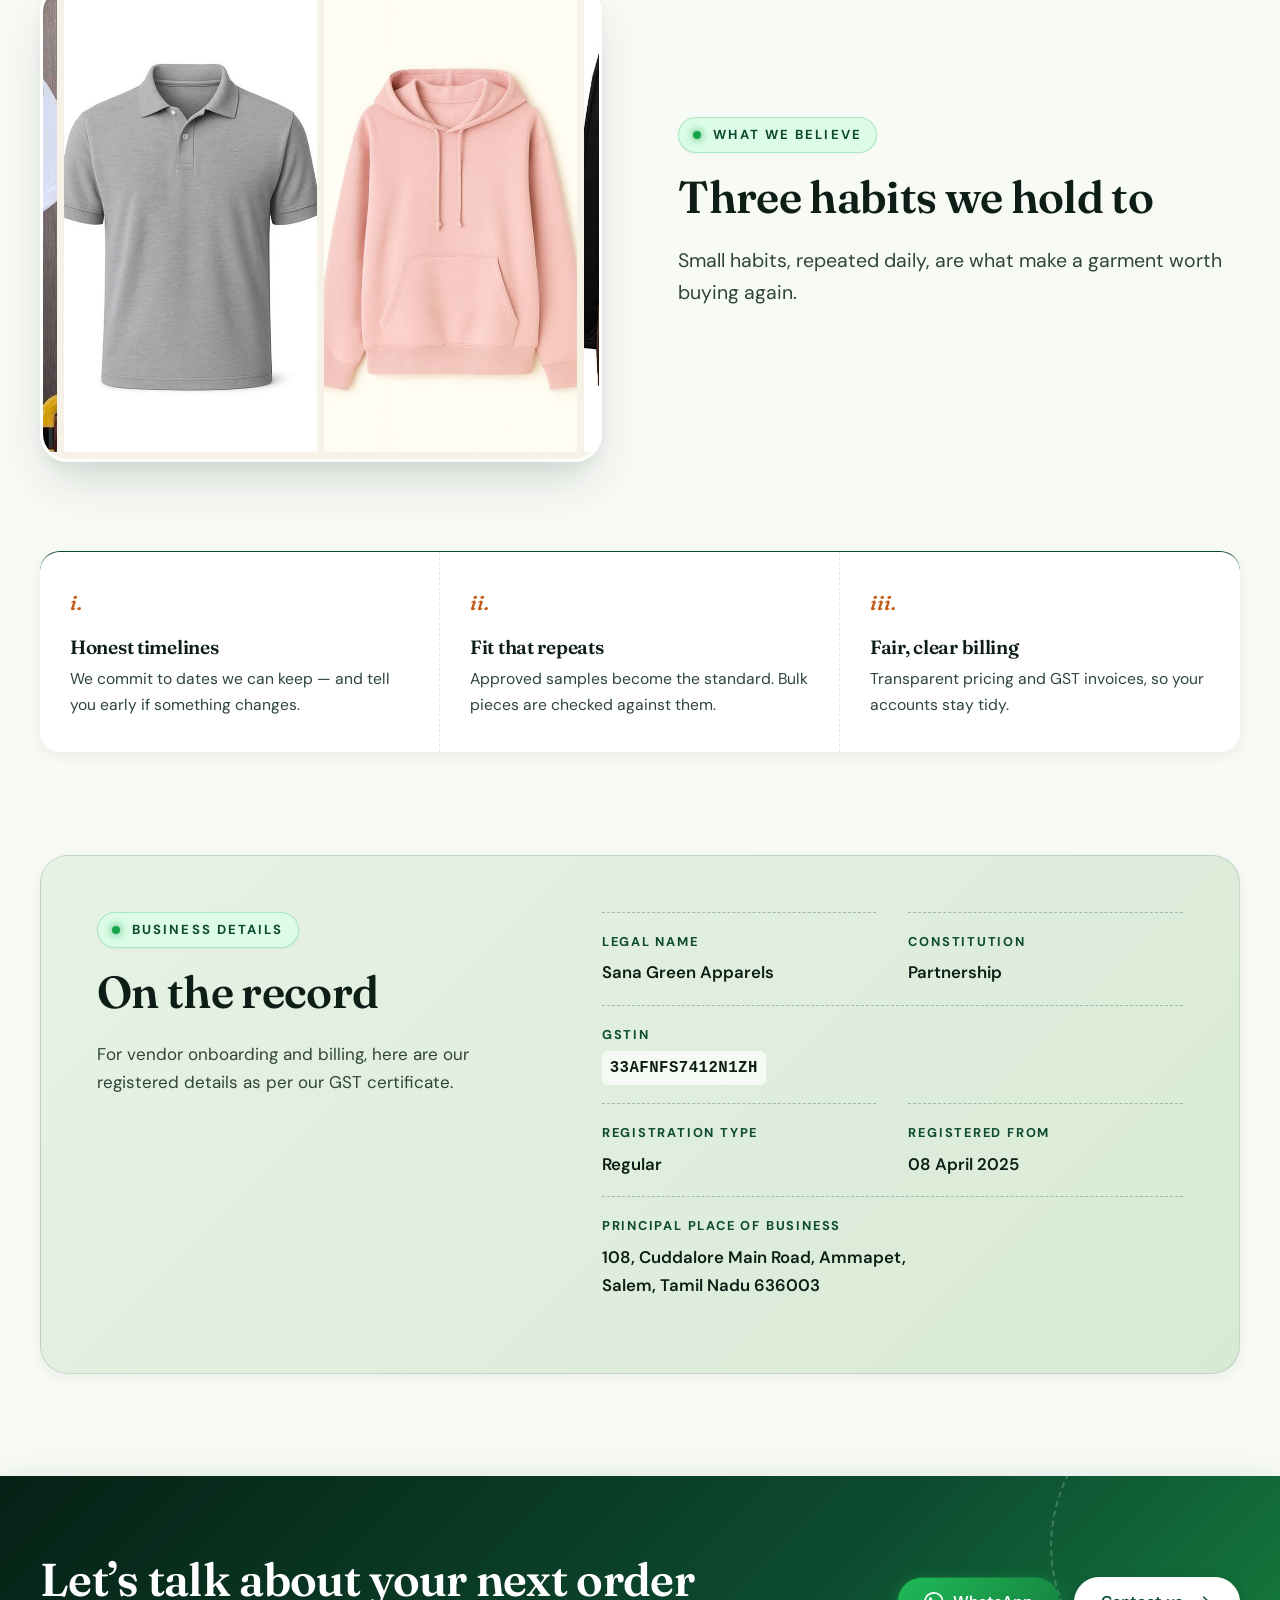
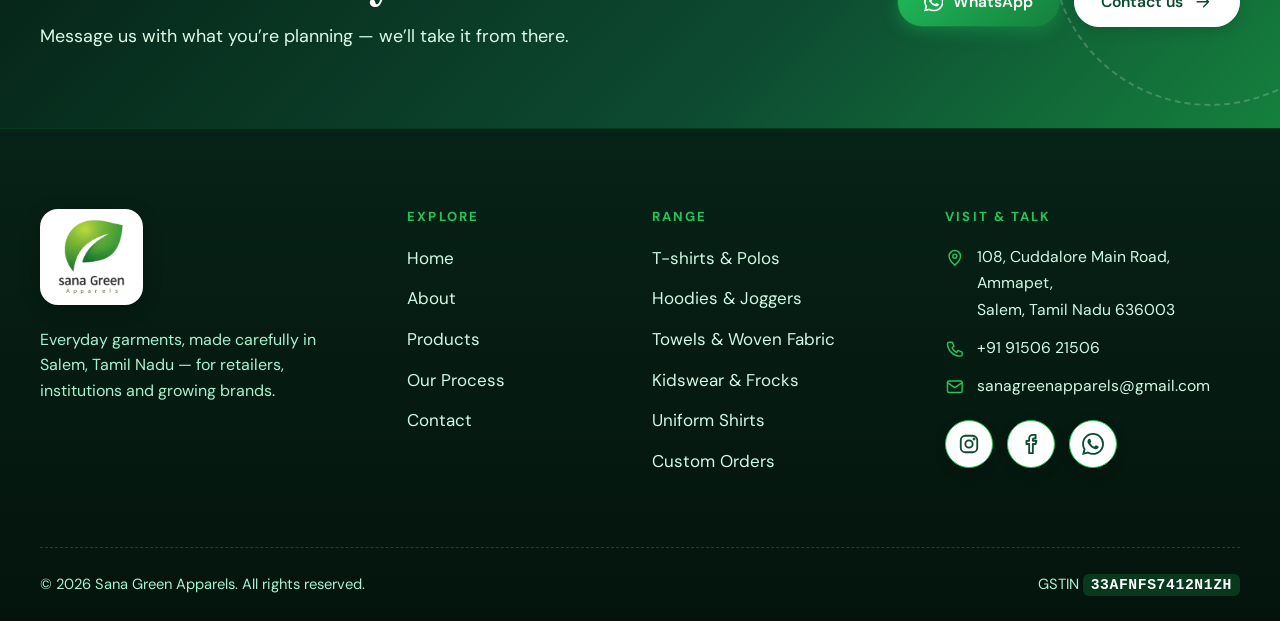
==== commit 01f1fa21: "Enhance website with 3-image hero slider, HD resolution banners, full mobile responsiveness, Managin" ====
--- a/about.html
+++ b/about.html
@@ -13,7 +13,100 @@
 <link rel="preconnect" href="https://fonts.googleapis.com">
 <link rel="preconnect" href="https://fonts.gstatic.com" crossorigin>
 <link href="https://fonts.googleapis.com/css2?family=DM+Sans:wght@400;500;600;700&family=Fraunces:ital,opsz,wght@0,9..144,400;0,9..144,500;0,9..144,600;1,9..144,400;1,9..144,500&display=swap" rel="stylesheet">
-<link rel="stylesheet" href="assets/style.css">
+<link rel="stylesheet" href="assets/style.css?v=leader1">
+<style>
+/* Leadership Card Styles */
+.story-sidebar {
+  position: sticky;
+  top: calc(var(--head) + 24px);
+  align-self: start;
+}
+.leader-card {
+  margin-top: 18px;
+  border-radius: var(--radius);
+  overflow: hidden;
+  box-shadow: var(--shadow-lg), 0 0 0 1px rgba(13, 74, 49, 0.08);
+  background: var(--paper-card);
+  position: relative;
+  transition: transform 0.35s var(--ease-spring), box-shadow 0.35s ease;
+}
+.leader-card:hover {
+  transform: translateY(-4px);
+  box-shadow: 0 24px 50px -6px rgba(13, 40, 28, 0.2), 0 0 0 1px rgba(13, 74, 49, 0.15);
+}
+.leader-img-wrap {
+  width: 100%;
+  aspect-ratio: 16 / 11;
+  overflow: hidden;
+  background: #f0f4ee;
+}
+.leader-img-wrap img {
+  width: 100%;
+  height: 100%;
+  object-fit: cover;
+  object-position: center 25%;
+  display: block;
+}
+.leader-caption {
+  padding: 14px 18px;
+  background: linear-gradient(135deg, var(--forest-dark), var(--forest));
+  color: #ffffff;
+  display: flex;
+  align-items: center;
+  justify-content: space-between;
+  gap: 12px;
+}
+.leader-caption b {
+  font-size: 0.98rem;
+  color: #ffffff;
+  font-weight: 600;
+  display: block;
+}
+.leader-caption span {
+  font-size: 0.8rem;
+  color: #d7e8db;
+  font-weight: 500;
+}
+.leader-badge {
+  display: inline-flex;
+  align-items: center;
+  gap: 6px;
+  padding: 5px 12px;
+  background: rgba(34, 197, 94, 0.2);
+  border: 1px solid rgba(34, 197, 94, 0.35);
+  border-radius: 999px;
+  font-size: 0.76rem;
+  color: var(--leaf-bright);
+  font-weight: 600;
+  flex-shrink: 0;
+}
+.leader-badge svg {
+  width: 0.9em;
+  height: 0.9em;
+}
+/* Navbar Link: No green background on click/active */
+.nav a.link,
+.nav a.link:hover,
+.nav a.link:focus,
+.nav a.link:active,
+.nav a.link[aria-current="page"] {
+  background: transparent !important;
+  background-color: transparent !important;
+}
+.nav a.link[aria-current="page"] {
+  color: var(--forest) !important;
+  font-weight: 600 !important;
+}
+@media (max-width: 1080px) {
+  .story {
+    grid-template-columns: 1fr !important;
+    gap: 36px !important;
+  }
+  .story-sidebar {
+    position: static !important;
+  }
+}
+</style>
 </head>
 <body>
 <svg xmlns="http://www.w3.org/2000/svg" style="display:none" aria-hidden="true">
@@ -65,11 +158,29 @@
 
 <section class="pad">
   <div class="wrap story">
-    <h2 class="reveal">Where we come from</h2>
+    <div class="reveal story-sidebar">
+      <h2>Where we come from</h2>
+      <div class="leader-card">
+        <div class="leader-img-wrap">
+          <img src="assets/managing-director.jpg" alt="Managing Director — Sana Green Apparels" width="1024" height="682" loading="lazy">
+        </div>
+        <div class="leader-caption">
+          <div>
+            <b>Managing Director</b>
+            <span>Sana Green Apparels &middot; Salem</span>
+          </div>
+          <span class="leader-badge">
+            <svg class="icon fill" aria-hidden="true"><use href="#i-leaf"/></svg>
+            Leadership
+          </span>
+        </div>
+      </div>
+    </div>
     <div class="reveal">
       <p class="big">We started with a simple idea: clothing should be made well, billed properly and delivered when promised.</p>
       <p>Sana Green Apparels was registered in April 2025 as a partnership, and operates from a single principal place of business in Ammapet, Salem. The business is led by its managing partner, Nithyanatham Subramani, together with partner Perumal Anbalagan &mdash; both residents of Tamil Nadu.</p>
       <p>Salem has long been a textile town. We work within that tradition: choosing fabric carefully, keeping patterns consistent from sample to bulk, and treating each order &mdash; large or small &mdash; as a repeat customer in the making.</p>
+      <p>Our operations combine sustainable 10-step woven fabric processing (including grey inspection, singeing, enzymatic desizing, eco-scouring, stenter heat-setting, and sanforization for less than 3% shrinkage) with dedicated cut-and-sew apparel lines for T-shirts, polos, hoodies, track pants, uniforms, towels, and kidswear. We strictly focus on fabric processing and finished garment manufacturing, maintaining clarity and quality without unsubstantiated claims.</p>
       <p>The leaf in our logo is deliberate. We want to make clothing that is comfortable on people and considerate of the places it comes from.</p>
       <div class="partners">
         <div class="partner"><span class="mono">NS</span><div><b>Nithyanatham Subramani</b><span>Managing Partner</span></div></div>
@@ -141,11 +252,12 @@
     <div>
       <h4>Range</h4>
       <ul>
-        <li><a href="products.html">T-shirts &amp; polos</a></li>
-        <li><a href="products.html">Hoodies &amp; joggers</a></li>
-        <li><a href="products.html">Kidswear</a></li>
-        <li><a href="products.html">Uniform shirts</a></li>
-        <li><a href="products.html#custom">Custom orders</a></li>
+        <li><a href="products.html?category=tshirts">T-shirts &amp; Polos</a></li>
+        <li><a href="products.html?category=hoodies">Hoodies &amp; Joggers</a></li>
+        <li><a href="products.html?category=towels">Towels &amp; Woven Fabric</a></li>
+        <li><a href="products.html?category=kidswear">Kidswear &amp; Frocks</a></li>
+        <li><a href="products.html?category=uniforms">Uniform Shirts</a></li>
+        <li><a href="products.html?category=custom">Custom Orders</a></li>
       </ul>
     </div>
     <div>
--- a/assets/style.css
+++ b/assets/style.css
@@ -278,7 +278,8 @@
 
 .nav a.link:hover {
   color: var(--forest);
-  background-color: rgba(22, 163, 74, 0.06);
+  background: transparent !important;
+  background-color: transparent !important;
 }
 
 .nav a.link:hover::after {
@@ -288,12 +289,19 @@
 .nav a.link[aria-current="page"] {
   color: var(--forest);
   font-weight: 600;
-  background-color: var(--leaf-soft);
+  background: transparent !important;
+  background-color: transparent !important;
 }
 
 .nav a.link[aria-current="page"]::after {
   transform: scaleX(1);
   background: var(--forest);
+}
+
+.nav a.link:focus,
+.nav a.link:active {
+  background: transparent !important;
+  background-color: transparent !important;
 }
 
 .menu-btn {
@@ -1182,6 +1190,111 @@
   font-size: 1.18rem;
 }
 
+/* Products Hero Grid & Banner */
+.page-hero-grid {
+  display: grid;
+  grid-template-columns: 1.15fr 0.85fr;
+  align-items: center;
+  gap: clamp(32px, 5vw, 64px);
+}
+
+.page-hero-text h1 {
+  max-width: 18ch;
+  font-size: clamp(2.2rem, 3.8vw, 3.4rem);
+  margin-bottom: 18px;
+}
+
+.page-hero-text .lede {
+  margin-bottom: 24px;
+}
+
+.hero-stats-row {
+  display: flex;
+  flex-wrap: wrap;
+  gap: 12px;
+  margin-top: 24px;
+}
+
+.stat-pill {
+  display: inline-flex;
+  align-items: center;
+  gap: 8px;
+  padding: 8px 16px;
+  background: rgba(255, 255, 255, 0.85);
+  backdrop-filter: blur(8px);
+  -webkit-backdrop-filter: blur(8px);
+  border: 1px solid var(--line);
+  border-radius: 999px;
+  font-size: 0.9rem;
+  color: var(--ink);
+  box-shadow: var(--shadow-xs);
+}
+
+.stat-pill svg {
+  color: var(--leaf);
+  width: 1rem;
+  height: 1rem;
+}
+
+.page-hero-banner {
+  position: relative;
+}
+
+.hero-banner-card {
+  position: relative;
+  border-radius: var(--radius-lg);
+  overflow: hidden;
+  box-shadow: var(--shadow-lg), 0 0 0 1px rgba(13, 74, 49, 0.08);
+  background: var(--paper-card);
+  transition: transform 0.35s var(--ease-spring), box-shadow 0.35s ease;
+}
+
+.hero-banner-card:hover {
+  transform: translateY(-4px);
+  box-shadow: 0 30px 60px -10px rgba(13, 40, 28, 0.18), 0 0 0 1px rgba(13, 74, 49, 0.15);
+}
+
+.hero-banner-img {
+  width: 100%;
+  height: auto;
+  aspect-ratio: 16 / 10;
+  object-fit: cover;
+  display: block;
+}
+
+.banner-badge {
+  position: absolute;
+  bottom: 16px;
+  left: 16px;
+  right: 16px;
+  background: rgba(13, 74, 49, 0.88);
+  backdrop-filter: blur(12px);
+  -webkit-backdrop-filter: blur(12px);
+  color: #ffffff;
+  padding: 10px 18px;
+  border-radius: 12px;
+  font-size: 0.85rem;
+  font-weight: 500;
+  display: flex;
+  align-items: center;
+  gap: 8px;
+  box-shadow: 0 4px 16px rgba(0, 0, 0, 0.2);
+}
+
+.banner-badge svg {
+  color: var(--leaf-bright);
+}
+
+@media (max-width: 980px) {
+  .page-hero-grid {
+    grid-template-columns: 1fr;
+    gap: 32px;
+  }
+  .hero-banner-img {
+    aspect-ratio: 16 / 9;
+  }
+}
+
 /* ---------- about page ---------- */
 .story {
   display: grid;
@@ -1189,10 +1302,97 @@
   gap: clamp(36px, 6vw, 88px);
 }
 
-.story h2 {
+.story-sidebar {
   position: sticky;
   top: calc(var(--head) + 24px);
   align-self: start;
+}
+
+.story h2 {
+  margin-bottom: 20px;
+}
+
+.leader-card {
+  margin-top: 18px;
+  border-radius: var(--radius);
+  overflow: hidden;
+  box-shadow: var(--shadow-lg), 0 0 0 1px rgba(13, 74, 49, 0.08);
+  background: var(--paper-card);
+  position: relative;
+  transition: transform 0.35s var(--ease-spring), box-shadow 0.35s ease;
+}
+
+.leader-card:hover {
+  transform: translateY(-4px);
+  box-shadow: 0 24px 50px -6px rgba(13, 40, 28, 0.2), 0 0 0 1px rgba(13, 74, 49, 0.15);
+}
+
+.leader-img-wrap {
+  width: 100%;
+  aspect-ratio: 16 / 11;
+  overflow: hidden;
+  background: #f0f4ee;
+}
+
+.leader-img-wrap img {
+  width: 100%;
+  height: 100%;
+  object-fit: cover;
+  object-position: center 25%;
+  display: block;
+  transition: transform 0.4s var(--ease-spring);
+}
+
+.leader-card:hover .leader-img-wrap img {
+  transform: scale(1.02);
+}
+
+.leader-caption {
+  padding: 14px 18px;
+  background: linear-gradient(135deg, var(--forest-dark), var(--forest));
+  color: #ffffff;
+  display: flex;
+  align-items: center;
+  justify-content: space-between;
+  gap: 12px;
+}
+
+.leader-caption b {
+  font-size: 0.98rem;
+  color: #ffffff;
+  font-weight: 600;
+  display: block;
+}
+
+.leader-caption span {
+  font-size: 0.8rem;
+  color: #d7e8db;
+  font-weight: 500;
+}
+
+.leader-badge {
+  display: inline-flex;
+  align-items: center;
+  gap: 6px;
+  padding: 5px 12px;
+  background: rgba(34, 197, 94, 0.2);
+  border: 1px solid rgba(34, 197, 94, 0.35);
+  border-radius: 999px;
+  font-size: 0.76rem;
+  color: var(--leaf-bright);
+  font-weight: 600;
+  flex-shrink: 0;
+}
+
+.leader-badge svg {
+  width: 0.9em;
+  height: 0.9em;
+}
+
+@media (max-width: 1080px) {
+  .story-sidebar {
+    position: static;
+  }
 }
 
 .story p {
@@ -2303,8 +2503,11 @@
   .nav a.link::after {
     display: none;
   }
-  .nav a.link:hover {
-    background: var(--leaf-soft);
+  .nav a.link:hover,
+  .nav a.link[aria-current="page"] {
+    background: transparent !important;
+    color: var(--forest);
+    font-weight: 600;
   }
   .nav .btn {
     margin-top: 20px;
@@ -2431,3 +2634,1332 @@
 .frame img {
   object-position: center;
 }
+
+/* ==========================================================================
+   SMR TEXTILES INSPIRED ENHANCEMENTS & SANA GREEN APPARELS NEW FEATURES
+   ========================================================================== */
+
+/* Section Spacing & Subheadings */
+.sec-intro {
+  max-width: 680px;
+  margin-bottom: 28px;
+  color: var(--ink-soft);
+  font-size: 1.05rem;
+}
+
+/* --------------------------------------------------------------------------
+   A. BROWSE CATEGORIES (12 Categories)
+   -------------------------------------------------------------------------- */
+.cat-grid {
+  display: grid;
+  grid-template-columns: repeat(auto-fill, minmax(280px, 1fr));
+  gap: 28px;
+  margin-top: 36px;
+}
+
+.cat-card {
+  display: flex;
+  flex-direction: column;
+  background: var(--paper-card);
+  border-radius: var(--radius);
+  border: 1px solid var(--line);
+  overflow: hidden;
+  text-decoration: none;
+  color: var(--ink);
+  transition: transform 0.3s var(--ease-spring), box-shadow 0.3s ease, border-color 0.3s ease;
+  box-shadow: var(--shadow-sm);
+  position: relative;
+}
+
+.cat-card:hover {
+  transform: translateY(-6px);
+  box-shadow: var(--shadow-lg);
+  border-color: rgba(22, 163, 74, 0.35);
+}
+
+.cat-card .cat-img-box {
+  position: relative;
+  width: 100%;
+  aspect-ratio: 4 / 3;
+  overflow: hidden;
+  background: #f1f5ef;
+}
+
+.cat-card .cat-img-box img {
+  width: 100%;
+  height: 100%;
+  object-fit: cover;
+  object-position: center;
+  transition: transform 0.5s var(--ease-smooth);
+}
+
+.cat-card:hover .cat-img-box img {
+  transform: scale(1.06);
+}
+
+.cat-card .cat-badge {
+  position: absolute;
+  top: 14px;
+  left: 14px;
+  background: rgba(255, 255, 255, 0.94);
+  backdrop-filter: blur(8px);
+  -webkit-backdrop-filter: blur(8px);
+  color: var(--forest);
+  font-size: 0.78rem;
+  font-weight: 700;
+  text-transform: uppercase;
+  letter-spacing: 0.06em;
+  padding: 5px 12px;
+  border-radius: 99px;
+  box-shadow: 0 2px 8px rgba(13, 74, 49, 0.12);
+  border: 1px solid rgba(13, 74, 49, 0.1);
+}
+
+.cat-card .cat-body {
+  padding: 22px 24px 26px;
+  display: flex;
+  flex-direction: column;
+  flex: 1;
+}
+
+.cat-card .cat-body h3 {
+  font-size: 1.32rem;
+  margin: 0 0 8px;
+  color: var(--ink);
+  transition: color 0.2s ease;
+}
+
+.cat-card:hover .cat-body h3 {
+  color: var(--forest);
+}
+
+.cat-card .cat-body p {
+  font-size: 0.94rem;
+  line-height: 1.55;
+  color: var(--ink-soft);
+  margin: 0 0 20px;
+  flex: 1;
+}
+
+.cat-card .cat-footer {
+  display: flex;
+  align-items: center;
+  justify-content: space-between;
+  padding-top: 14px;
+  border-top: 1px solid var(--line);
+}
+
+.cat-card .cat-btn {
+  display: inline-flex;
+  align-items: center;
+  gap: 8px;
+  font-size: 0.92rem;
+  font-weight: 600;
+  color: var(--forest);
+  transition: gap 0.2s ease, color 0.2s ease;
+}
+
+.cat-card:hover .cat-btn {
+  color: var(--leaf);
+  gap: 12px;
+}
+
+/* --------------------------------------------------------------------------
+   B. NEW ARRIVALS & FEATURED PRODUCT SHOWCASE
+   -------------------------------------------------------------------------- */
+.arrivals-header-row {
+  display: flex;
+  align-items: flex-end;
+  justify-content: space-between;
+  gap: 24px;
+  flex-wrap: wrap;
+  margin-bottom: 32px;
+}
+
+.arrivals-grid {
+  display: grid;
+  grid-template-columns: repeat(auto-fill, minmax(285px, 1fr));
+  gap: 28px;
+}
+
+.product-card {
+  background: var(--paper-card);
+  border-radius: var(--radius);
+  border: 1px solid var(--line);
+  overflow: hidden;
+  display: flex;
+  flex-direction: column;
+  transition: transform 0.3s var(--ease-spring), box-shadow 0.3s ease, border-color 0.3s ease;
+  box-shadow: var(--shadow-sm);
+  position: relative;
+}
+
+.product-card:hover {
+  transform: translateY(-6px);
+  box-shadow: var(--shadow-lg);
+  border-color: rgba(22, 163, 74, 0.4);
+}
+
+.product-card .img-wrap {
+  position: relative;
+  width: 100%;
+  aspect-ratio: 4 / 3.4;
+  overflow: hidden;
+  background: #f3f6f1;
+}
+
+.product-card .img-wrap img {
+  width: 100%;
+  height: 100%;
+  object-fit: cover;
+  object-position: center 30%;
+  transition: transform 0.5s var(--ease-smooth);
+}
+
+.product-card:hover .img-wrap img {
+  transform: scale(1.07);
+}
+
+.badge-arrival {
+  position: absolute;
+  top: 14px;
+  left: 14px;
+  background: linear-gradient(135deg, var(--forest), #166534);
+  color: #ffffff;
+  font-size: 0.76rem;
+  font-weight: 700;
+  letter-spacing: 0.05em;
+  text-transform: uppercase;
+  padding: 5px 12px;
+  border-radius: 99px;
+  box-shadow: 0 4px 12px rgba(13, 74, 49, 0.25);
+  display: inline-flex;
+  align-items: center;
+  gap: 5px;
+  z-index: 2;
+}
+
+.badge-tag {
+  position: absolute;
+  top: 14px;
+  right: 14px;
+  background: rgba(255, 255, 255, 0.95);
+  backdrop-filter: blur(6px);
+  color: var(--forest);
+  font-size: 0.74rem;
+  font-weight: 700;
+  padding: 4px 10px;
+  border-radius: 6px;
+  border: 1px solid var(--line);
+  z-index: 2;
+}
+
+.product-card .card-content {
+  padding: 22px 24px 24px;
+  display: flex;
+  flex-direction: column;
+  flex: 1;
+}
+
+.product-card .card-category {
+  font-size: 0.78rem;
+  font-weight: 700;
+  text-transform: uppercase;
+  letter-spacing: 0.08em;
+  color: var(--leaf);
+  margin-bottom: 6px;
+}
+
+.product-card h3 {
+  font-size: 1.28rem;
+  margin: 0 0 10px;
+  color: var(--ink);
+  line-height: 1.25;
+}
+
+.product-card .card-desc {
+  font-size: 0.92rem;
+  line-height: 1.55;
+  color: var(--ink-soft);
+  margin: 0 0 16px;
+  flex: 1;
+}
+
+.product-card .spec-chips {
+  display: flex;
+  flex-wrap: wrap;
+  gap: 6px;
+  margin-bottom: 20px;
+}
+
+.product-card .spec-chip {
+  font-size: 0.78rem;
+  font-weight: 500;
+  color: var(--ink-soft);
+  background: var(--paper-2);
+  border: 1px solid rgba(13, 74, 49, 0.08);
+  padding: 3px 9px;
+  border-radius: 6px;
+}
+
+.product-card .card-actions {
+  display: grid;
+  grid-template-columns: 1fr 1fr;
+  gap: 10px;
+  margin-top: auto;
+}
+
+.btn-detail {
+  display: inline-flex;
+  align-items: center;
+  justify-content: center;
+  gap: 6px;
+  font-size: 0.88rem;
+  font-weight: 600;
+  padding: 9px 14px;
+  border-radius: 10px;
+  background: var(--paper-2);
+  color: var(--forest);
+  border: 1px solid var(--line-strong);
+  cursor: pointer;
+  transition: all 0.2s ease;
+  text-align: center;
+  text-decoration: none;
+}
+
+.btn-detail:hover {
+  background: var(--forest);
+  color: #ffffff;
+  border-color: var(--forest);
+}
+
+.btn-enquire {
+  display: inline-flex;
+  align-items: center;
+  justify-content: center;
+  gap: 6px;
+  font-size: 0.88rem;
+  font-weight: 600;
+  padding: 9px 14px;
+  border-radius: 10px;
+  background: #25d366;
+  color: #ffffff;
+  border: none;
+  cursor: pointer;
+  transition: all 0.2s ease;
+  text-align: center;
+  text-decoration: none;
+  box-shadow: 0 3px 10px rgba(37, 211, 102, 0.2);
+}
+
+.btn-enquire:hover {
+  background: #1eb855;
+  transform: translateY(-1px);
+  box-shadow: 0 6px 16px rgba(37, 211, 102, 0.35);
+  color: #ffffff;
+}
+
+/* --------------------------------------------------------------------------
+   C. GARMENT MANUFACTURING: FROM FABRIC TO FINISHED GARMENTS
+   -------------------------------------------------------------------------- */
+.journey-banner {
+  display: grid;
+  grid-template-columns: 1.15fr 0.85fr;
+  gap: 40px;
+  background: linear-gradient(135deg, var(--forest-dark), var(--forest));
+  color: #ffffff;
+  border-radius: var(--radius-lg);
+  padding: clamp(36px, 5vw, 64px);
+  margin-bottom: 48px;
+  position: relative;
+  overflow: hidden;
+  box-shadow: var(--shadow-lg);
+}
+
+.journey-banner::before {
+  content: "";
+  position: absolute;
+  top: -80px;
+  right: -80px;
+  width: 320px;
+  height: 320px;
+  background: radial-gradient(circle, rgba(34, 197, 94, 0.22), transparent 70%);
+  pointer-events: none;
+}
+
+.journey-banner h2 {
+  color: #ffffff;
+  font-size: clamp(2rem, 3.2vw, 2.75rem);
+  margin-bottom: 16px;
+}
+
+.journey-banner p.lede {
+  color: #d7e8db;
+  font-size: 1.12rem;
+  line-height: 1.65;
+  margin-bottom: 24px;
+}
+
+.journey-scope-callout {
+  background: rgba(255, 255, 255, 0.1);
+  border: 1px solid rgba(255, 255, 255, 0.18);
+  border-radius: 12px;
+  padding: 16px 20px;
+  color: #f1f8f3;
+  font-size: 0.95rem;
+  line-height: 1.5;
+  display: flex;
+  align-items: flex-start;
+  gap: 14px;
+}
+
+.journey-scope-callout .ic {
+  flex-shrink: 0;
+  width: 28px;
+  height: 28px;
+  border-radius: 50%;
+  background: var(--leaf);
+  display: flex;
+  align-items: center;
+  justify-content: center;
+  color: #ffffff;
+  margin-top: 2px;
+}
+
+.journey-banner-img {
+  position: relative;
+  border-radius: var(--radius);
+  overflow: hidden;
+  box-shadow: 0 16px 40px rgba(0, 0, 0, 0.35);
+  border: 2px solid rgba(255, 255, 255, 0.15);
+}
+
+.journey-banner-img img {
+  width: 100%;
+  height: 100%;
+  object-fit: cover;
+  display: block;
+}
+
+.journey-stages-grid {
+  display: grid;
+  grid-template-columns: repeat(5, 1fr);
+  gap: 18px;
+}
+
+.stage-step-card {
+  background: var(--paper-card);
+  border-radius: var(--radius);
+  border: 1px solid var(--line);
+  padding: 22px 18px;
+  display: flex;
+  flex-direction: column;
+  position: relative;
+  transition: transform 0.25s var(--ease-spring), box-shadow 0.25s ease, border-color 0.25s ease;
+  box-shadow: var(--shadow-xs);
+}
+
+.stage-step-card:hover {
+  transform: translateY(-5px);
+  box-shadow: var(--shadow-md);
+  border-color: var(--leaf);
+}
+
+.stage-step-card .stage-num {
+  font-family: var(--serif);
+  font-size: 1.5rem;
+  font-weight: 700;
+  color: var(--forest);
+  opacity: 0.85;
+  margin-bottom: 10px;
+}
+
+.stage-step-card h4 {
+  font-family: var(--sans);
+  font-size: 1.02rem;
+  font-weight: 700;
+  color: var(--ink);
+  margin: 0 0 8px;
+  line-height: 1.3;
+}
+
+.stage-step-card p {
+  font-size: 0.86rem;
+  color: var(--ink-soft);
+  margin: 0;
+  line-height: 1.5;
+}
+
+/* --------------------------------------------------------------------------
+   D. 10-STEP WOVEN FABRIC PROCESSING
+   -------------------------------------------------------------------------- */
+.fabric-proc-wrapper {
+  margin-top: 36px;
+}
+
+.fabric-proc-grid {
+  display: grid;
+  grid-template-columns: repeat(2, 1fr);
+  gap: 24px;
+}
+
+.proc-step-card {
+  background: var(--paper-card);
+  border-radius: var(--radius);
+  border: 1px solid var(--line);
+  padding: 28px 28px 28px 84px;
+  position: relative;
+  transition: transform 0.3s var(--ease-spring), box-shadow 0.3s ease, border-color 0.3s ease;
+  box-shadow: var(--shadow-xs);
+}
+
+.proc-step-card:hover {
+  transform: translateY(-4px);
+  box-shadow: var(--shadow-md);
+  border-color: rgba(22, 163, 74, 0.4);
+}
+
+.proc-step-card .proc-num-badge {
+  position: absolute;
+  top: 26px;
+  left: 24px;
+  width: 46px;
+  height: 46px;
+  border-radius: 12px;
+  background: linear-gradient(135deg, var(--forest), var(--leaf));
+  color: #ffffff;
+  font-family: var(--serif);
+  font-weight: 600;
+  font-size: 1.18rem;
+  display: flex;
+  align-items: center;
+  justify-content: center;
+  box-shadow: 0 4px 12px rgba(13, 74, 49, 0.2);
+}
+
+.proc-step-card h3 {
+  font-size: 1.25rem;
+  margin: 0 0 10px;
+  color: var(--forest);
+}
+
+.proc-step-card p {
+  font-size: 0.95rem;
+  line-height: 1.6;
+  color: var(--ink-soft);
+  margin: 0;
+}
+
+.proc-step-card .finishes-tag-list {
+  display: flex;
+  flex-wrap: wrap;
+  gap: 6px;
+  margin: 12px 0 10px;
+}
+
+.proc-step-card .finish-tag {
+  font-size: 0.78rem;
+  font-weight: 600;
+  color: var(--forest);
+  background: var(--leaf-soft);
+  padding: 3px 10px;
+  border-radius: 6px;
+  border: 1px solid rgba(22, 163, 74, 0.2);
+}
+
+.proc-highlight-bar {
+  margin-top: 32px;
+  background: linear-gradient(90deg, rgba(22, 163, 74, 0.12), rgba(13, 74, 49, 0.08));
+  border: 1px solid rgba(22, 163, 74, 0.25);
+  border-radius: 14px;
+  padding: 18px 24px;
+  display: flex;
+  align-items: center;
+  gap: 16px;
+  color: var(--forest);
+  font-weight: 500;
+}
+
+/* --------------------------------------------------------------------------
+   E. WHY SANA GREEN APPARELS? (6 ECO PILLARS)
+   -------------------------------------------------------------------------- */
+.why-grid {
+  display: grid;
+  grid-template-columns: repeat(3, 1fr);
+  gap: 26px;
+  margin-top: 36px;
+}
+
+.why-card {
+  background: var(--paper-card);
+  border-radius: var(--radius);
+  border: 1px solid var(--line);
+  padding: 32px 28px;
+  transition: transform 0.3s var(--ease-spring), box-shadow 0.3s ease, border-color 0.3s ease;
+  box-shadow: var(--shadow-xs);
+  display: flex;
+  flex-direction: column;
+}
+
+.why-card:hover {
+  transform: translateY(-6px);
+  box-shadow: var(--shadow-lg);
+  border-color: var(--leaf);
+}
+
+.why-icon-box {
+  width: 54px;
+  height: 54px;
+  border-radius: 14px;
+  background: var(--paper-2);
+  color: var(--forest);
+  display: flex;
+  align-items: center;
+  justify-content: center;
+  margin-bottom: 20px;
+  border: 1px solid rgba(13, 74, 49, 0.12);
+  transition: background 0.25s ease, color 0.25s ease, transform 0.25s var(--ease-spring);
+}
+
+.why-card:hover .why-icon-box {
+  background: var(--forest);
+  color: #ffffff;
+  transform: scale(1.1);
+}
+
+.why-card h3 {
+  font-size: 1.25rem;
+  margin: 0 0 10px;
+  color: var(--ink);
+}
+
+.why-card p {
+  font-size: 0.94rem;
+  line-height: 1.6;
+  color: var(--ink-soft);
+  margin: 0;
+  flex: 1;
+}
+
+/* --------------------------------------------------------------------------
+   F. PRODUCT DETAIL MODAL POPUP
+   -------------------------------------------------------------------------- */
+.product-modal-backdrop {
+  position: fixed;
+  inset: 0;
+  background: rgba(7, 34, 22, 0.65);
+  backdrop-filter: blur(8px);
+  -webkit-backdrop-filter: blur(8px);
+  z-index: 2000;
+  display: flex;
+  align-items: center;
+  justify-content: center;
+  padding: 24px;
+  opacity: 0;
+  visibility: hidden;
+  transition: opacity 0.25s ease, visibility 0.25s ease;
+}
+
+.product-modal-backdrop.active {
+  opacity: 1;
+  visibility: visible;
+}
+
+.product-modal-dialog {
+  background: #ffffff;
+  border-radius: var(--radius-lg);
+  box-shadow: 0 30px 80px rgba(0, 0, 0, 0.3);
+  max-width: 900px;
+  width: 100%;
+  max-height: 90vh;
+  overflow-y: auto;
+  position: relative;
+  transform: translateY(20px) scale(0.97);
+  transition: transform 0.3s var(--ease-spring);
+  border: 1px solid rgba(13, 74, 49, 0.15);
+}
+
+.product-modal-backdrop.active .product-modal-dialog {
+  transform: translateY(0) scale(1);
+}
+
+.modal-close-btn {
+  position: absolute;
+  top: 18px;
+  right: 18px;
+  width: 40px;
+  height: 40px;
+  border-radius: 50%;
+  background: #f1f4ee;
+  border: none;
+  cursor: pointer;
+  display: flex;
+  align-items: center;
+  justify-content: center;
+  color: var(--ink);
+  z-index: 10;
+  transition: background 0.2s ease, transform 0.2s ease;
+}
+
+.modal-close-btn:hover {
+  background: var(--forest);
+  color: #ffffff;
+  transform: rotate(90deg);
+}
+
+.modal-grid {
+  display: grid;
+  grid-template-columns: 1fr 1.25fr;
+  gap: 32px;
+  padding: 36px;
+}
+
+.modal-img-wrap {
+  border-radius: var(--radius);
+  overflow: hidden;
+  background: #f5f8f3;
+  aspect-ratio: 4 / 3.6;
+  border: 1px solid var(--line);
+}
+
+.modal-img-wrap img {
+  width: 100%;
+  height: 100%;
+  object-fit: cover;
+  object-position: center;
+}
+
+.modal-details h2 {
+  font-size: 1.75rem;
+  margin: 4px 0 10px;
+  color: var(--forest);
+}
+
+.modal-category-tag {
+  display: inline-block;
+  font-size: 0.8rem;
+  font-weight: 700;
+  text-transform: uppercase;
+  letter-spacing: 0.08em;
+  color: var(--leaf);
+  margin-bottom: 6px;
+}
+
+.modal-desc {
+  font-size: 0.98rem;
+  color: var(--ink-soft);
+  line-height: 1.6;
+  margin-bottom: 22px;
+}
+
+.specs-table {
+  width: 100%;
+  border-collapse: collapse;
+  margin-bottom: 24px;
+}
+
+.specs-table tr {
+  border-bottom: 1px solid var(--line);
+}
+
+.specs-table th {
+  text-align: left;
+  font-size: 0.85rem;
+  font-weight: 600;
+  color: var(--ink-muted);
+  padding: 10px 0;
+  width: 38%;
+}
+
+.specs-table td {
+  font-size: 0.92rem;
+  color: var(--ink);
+  font-weight: 500;
+  padding: 10px 0;
+}
+
+.modal-actions {
+  display: flex;
+  gap: 12px;
+  flex-wrap: wrap;
+  margin-top: 14px;
+}
+
+/* --------------------------------------------------------------------------
+   RESPONSIVE QUERIES FOR NEW COMPONENTS
+   -------------------------------------------------------------------------- */
+@media (max-width: 1080px) {
+  .journey-stages-grid {
+    grid-template-columns: repeat(3, 1fr);
+  }
+  .journey-banner {
+    grid-template-columns: 1fr;
+    gap: 30px;
+  }
+  .fabric-proc-grid {
+    grid-template-columns: 1fr;
+  }
+  .why-grid {
+    grid-template-columns: repeat(2, 1fr);
+  }
+}
+
+@media (max-width: 820px) {
+  .modal-grid {
+    grid-template-columns: 1fr;
+    padding: 24px;
+    gap: 20px;
+  }
+  .journey-stages-grid {
+    grid-template-columns: repeat(2, 1fr);
+  }
+  .why-grid {
+    grid-template-columns: 1fr;
+  }
+  .cat-grid {
+    grid-template-columns: repeat(auto-fill, minmax(240px, 1fr));
+    gap: 20px;
+  }
+}
+
+@media (max-width: 560px) {
+  .journey-stages-grid {
+    grid-template-columns: 1fr;
+  }
+  .product-card .card-actions {
+    grid-template-columns: 1fr;
+  }
+  .proc-step-card {
+    padding: 24px 20px 24px 76px;
+  }
+  .proc-step-card .proc-num-badge {
+    left: 18px;
+    top: 22px;
+    width: 42px;
+    height: 42px;
+    font-size: 1.05rem;
+  }
+}
+
+/* ==========================================================================
+   HOMEPAGE FULL-WIDTH HERO IMAGE SLIDER (3 SLIDES)
+   ========================================================================== */
+.hero-slider-section {
+  position: relative;
+  width: 100%;
+  margin: 0;
+  padding: 0;
+  border: none;
+  background: #ffffff;
+  overflow: hidden;
+  user-select: none;
+  -webkit-user-select: none;
+}
+
+.hero-slider {
+  position: relative;
+  width: 100%;
+  aspect-ratio: 16 / 9;
+  margin: 0;
+  padding: 0;
+  background: #ffffff;
+  overflow: hidden;
+  display: flex;
+  align-items: center;
+  justify-content: center;
+}
+
+.hero-slides {
+  position: relative;
+  width: 100%;
+  height: 100%;
+  margin: 0;
+  padding: 0;
+}
+
+.hero-slide {
+  position: absolute;
+  inset: 0;
+  width: 100%;
+  height: 100%;
+  margin: 0;
+  padding: 0;
+  display: flex;
+  align-items: center;
+  justify-content: center;
+  opacity: 0;
+  visibility: hidden;
+  transition: opacity 0.8s cubic-bezier(0.4, 0, 0.2, 1), visibility 0.8s cubic-bezier(0.4, 0, 0.2, 1);
+  z-index: 1;
+  overflow: hidden;
+  background: #ffffff;
+}
+
+.hero-slide.active {
+  opacity: 1;
+  visibility: visible;
+  z-index: 2;
+}
+
+.slide-ambient-bg {
+  display: none !important;
+}
+
+.hero-slide-img {
+  position: relative;
+  z-index: 2;
+  width: 100%;
+  height: 100%;
+  object-fit: cover;
+  object-position: center;
+  display: block;
+}
+
+/* Navigation Arrows */
+.slider-arrow {
+  position: absolute;
+  top: 50%;
+  transform: translateY(-50%);
+  width: 52px;
+  height: 52px;
+  border-radius: 50%;
+  background: rgba(255, 255, 255, 0.9);
+  backdrop-filter: blur(10px);
+  -webkit-backdrop-filter: blur(10px);
+  border: 1px solid rgba(13, 74, 49, 0.16);
+  color: var(--forest);
+  display: flex;
+  align-items: center;
+  justify-content: center;
+  cursor: pointer;
+  z-index: 10;
+  transition: all 0.25s var(--ease-spring);
+  box-shadow: 0 4px 18px rgba(13, 40, 28, 0.14);
+}
+
+.slider-arrow:hover {
+  background: var(--forest);
+  color: #ffffff;
+  border-color: var(--forest);
+  transform: translateY(-50%) scale(1.08);
+  box-shadow: 0 8px 26px rgba(13, 74, 49, 0.32);
+}
+
+.slider-arrow:focus-visible {
+  outline: 3px solid var(--leaf);
+  outline-offset: 2px;
+}
+
+.slider-arrow.prev {
+  left: 24px;
+}
+
+.slider-arrow.next {
+  right: 24px;
+}
+
+.slider-arrow svg {
+  width: 24px;
+  height: 24px;
+  pointer-events: none;
+}
+
+/* Pagination Dots */
+.slider-dots {
+  position: absolute;
+  bottom: 22px;
+  left: 50%;
+  transform: translateX(-50%);
+  display: inline-flex;
+  align-items: center;
+  gap: 10px;
+  padding: 8px 16px;
+  border-radius: 999px;
+  background: rgba(255, 255, 255, 0.85);
+  backdrop-filter: blur(10px);
+  -webkit-backdrop-filter: blur(10px);
+  border: 1px solid rgba(13, 74, 49, 0.12);
+  box-shadow: 0 4px 18px rgba(13, 40, 28, 0.12);
+  z-index: 10;
+}
+
+.slider-dots .dot {
+  width: 12px;
+  height: 12px;
+  border-radius: 999px;
+  background: rgba(13, 74, 49, 0.25);
+  border: none;
+  padding: 0;
+  cursor: pointer;
+  transition: width 0.3s var(--ease-spring), background 0.3s ease;
+}
+
+.slider-dots .dot:hover {
+  background: rgba(13, 74, 49, 0.55);
+}
+
+.slider-dots .dot.active {
+  width: 32px;
+  background: var(--forest);
+}
+
+/* Responsive adjustments */
+@media (max-width: 900px) {
+  .hero-slider {
+    aspect-ratio: 16 / 9;
+  }
+  .slider-arrow {
+    width: 42px;
+    height: 42px;
+  }
+  .slider-arrow.prev {
+    left: 14px;
+  }
+  .slider-arrow.next {
+    right: 14px;
+  }
+  .slider-arrow svg {
+    width: 20px;
+    height: 20px;
+  }
+  .slider-dots {
+    bottom: 14px;
+    padding: 6px 12px;
+    gap: 8px;
+  }
+  .slider-dots .dot {
+    width: 10px;
+    height: 10px;
+  }
+  .slider-dots .dot.active {
+    width: 24px;
+  }
+}
+
+@media (max-width: 600px) {
+  .hero-slider {
+    aspect-ratio: 16 / 9.5;
+  }
+  .slider-arrow {
+    width: 36px;
+    height: 36px;
+  }
+  .slider-arrow.prev {
+    left: 8px;
+  }
+  .slider-arrow.next {
+    right: 8px;
+  }
+  .slider-arrow svg {
+    width: 18px;
+    height: 18px;
+  }
+  .slider-dots {
+    bottom: 10px;
+    padding: 5px 10px;
+    gap: 6px;
+  }
+  .slider-dots .dot {
+    width: 8px;
+    height: 8px;
+  }
+  .slider-dots .dot.active {
+    width: 20px;
+  }
+}
+
+/* ==========================================================================
+   COMPREHENSIVE MOBILE RESPONSIVENESS (ALL PAGES)
+   ========================================================================== */
+
+/* Tablet & Smaller Screens (<= 1024px) */
+@media (max-width: 1024px) {
+  .journey-stages-grid {
+    grid-template-columns: repeat(3, 1fr) !important;
+    gap: 16px !important;
+  }
+  .why-grid {
+    grid-template-columns: repeat(2, 1fr) !important;
+    gap: 20px !important;
+  }
+  .page-hero-grid {
+    grid-template-columns: 1fr !important;
+    gap: 36px !important;
+  }
+}
+
+/* Tablets & Mobile Navigation (<= 860px) */
+@media (max-width: 860px) {
+  .nav {
+    position: fixed !important;
+    top: var(--head) !important;
+    left: 0 !important;
+    right: 0 !important;
+    background: #ffffff !important;
+    backdrop-filter: blur(20px) !important;
+    -webkit-backdrop-filter: blur(20px) !important;
+    flex-direction: column !important;
+    align-items: stretch !important;
+    gap: 0 !important;
+    padding: 20px 24px 32px !important;
+    border-bottom: 2px solid var(--forest) !important;
+    box-shadow: 0 24px 50px rgba(7, 34, 22, 0.25) !important;
+    max-height: calc(100vh - var(--head)) !important;
+    overflow-y: auto !important;
+    z-index: 999 !important;
+  }
+
+  .journey-banner {
+    grid-template-columns: 1fr !important;
+    gap: 28px !important;
+    padding: 32px 24px !important;
+  }
+
+  .fabric-proc-grid {
+    grid-template-columns: 1fr !important;
+    gap: 18px !important;
+  }
+
+  .modal-grid {
+    grid-template-columns: 1fr !important;
+    gap: 24px !important;
+    padding: 28px 20px !important;
+  }
+
+  .modal-img-wrap {
+    max-height: 280px !important;
+    aspect-ratio: 16 / 10 !important;
+  }
+}
+
+/* Mobile Phones (<= 640px) */
+@media (max-width: 640px) {
+  html, body {
+    overflow-x: hidden !important;
+    width: 100% !important;
+  }
+
+  .wrap {
+    width: calc(100% - 32px) !important;
+    padding-inline: 0 !important;
+  }
+
+  /* Fluid typography */
+  h1 {
+    font-size: clamp(1.85rem, 6.5vw, 2.4rem) !important;
+    line-height: 1.2 !important;
+  }
+  h2 {
+    font-size: clamp(1.5rem, 5.2vw, 1.9rem) !important;
+    line-height: 1.25 !important;
+  }
+  .page-hero {
+    padding: 36px 0 28px !important;
+  }
+  .page-hero-text h1 {
+    font-size: clamp(1.85rem, 6.5vw, 2.3rem) !important;
+  }
+  .page-hero-text .lede {
+    font-size: 1.02rem !important;
+  }
+
+  /* Homepage Hero Slider on Mobile */
+  .hero-slider {
+    aspect-ratio: 16 / 10 !important;
+    min-height: 220px !important;
+  }
+  .slider-arrow {
+    width: 36px !important;
+    height: 36px !important;
+    background: rgba(255, 255, 255, 0.9) !important;
+  }
+  .slider-arrow.prev {
+    left: 8px !important;
+  }
+  .slider-arrow.next {
+    right: 8px !important;
+  }
+  .slider-dots {
+    bottom: 8px !important;
+    padding: 4px 10px !important;
+    gap: 6px !important;
+  }
+  .slider-dots .dot {
+    width: 8px !important;
+    height: 8px !important;
+  }
+  .slider-dots .dot.active {
+    width: 20px !important;
+  }
+
+  /* Products Hero Banner Card */
+  .hero-banner-img {
+    aspect-ratio: 16 / 10 !important;
+  }
+  .banner-badge {
+    position: static !important;
+    margin-top: 10px !important;
+    border-radius: 10px !important;
+    font-size: 0.8rem !important;
+    padding: 8px 12px !important;
+  }
+
+  /* Filter chips on Products page */
+  .filters {
+    gap: 6px !important;
+    margin-bottom: 24px !important;
+  }
+  .chip {
+    padding: 7px 12px !important;
+    font-size: 0.84rem !important;
+  }
+
+  /* Catalog & Product Cards */
+  .catalog, .range {
+    grid-template-columns: 1fr !important;
+    gap: 20px !important;
+  }
+  .product-card .card-actions {
+    grid-template-columns: 1fr !important;
+    gap: 8px !important;
+  }
+  .btn-detail, .btn-enquire {
+    width: 100% !important;
+    padding: 11px 16px !important;
+    font-size: 0.92rem !important;
+    justify-content: center !important;
+  }
+
+  /* 10-Step Woven Process Cards */
+  .proc-step-card {
+    padding: 20px 18px 20px 68px !important;
+  }
+  .proc-step-card .proc-num-badge {
+    top: 18px !important;
+    left: 14px !important;
+    width: 38px !important;
+    height: 38px !important;
+    font-size: 1rem !important;
+    border-radius: 10px !important;
+  }
+  .proc-step-card h3 {
+    font-size: 1.1rem !important;
+    margin-bottom: 6px !important;
+  }
+  .proc-step-card p {
+    font-size: 0.88rem !important;
+    line-height: 1.5 !important;
+  }
+  .proc-highlight-bar {
+    flex-direction: column !important;
+    align-items: flex-start !important;
+    padding: 16px !important;
+    gap: 10px !important;
+  }
+
+  /* 10-Stage Garment Journey on Mobile */
+  .journey-stages-grid {
+    grid-template-columns: 1fr 1fr !important;
+    gap: 12px !important;
+  }
+  .stage-step-card {
+    padding: 16px 14px !important;
+  }
+  .stage-step-card .stage-num {
+    font-size: 1.25rem !important;
+    margin-bottom: 6px !important;
+  }
+  .stage-step-card h4 {
+    font-size: 0.94rem !important;
+  }
+  .stage-step-card p {
+    font-size: 0.82rem !important;
+  }
+
+  /* Why Sana Green Apparels (6 Pillars) */
+  .why-grid {
+    grid-template-columns: 1fr !important;
+    gap: 16px !important;
+  }
+  .why-card {
+    padding: 24px 20px !important;
+  }
+
+  /* Product Details Modal Dialog on Mobile */
+  .product-modal-dialog {
+    width: 95% !important;
+    max-height: 92vh !important;
+    margin: auto !important;
+  }
+  .modal-grid {
+    padding: 22px 16px !important;
+    gap: 18px !important;
+  }
+  .modal-details h2 {
+    font-size: 1.35rem !important;
+  }
+  .specs-table th, .specs-table td {
+    padding: 8px 10px !important;
+    font-size: 0.85rem !important;
+  }
+  .modal-actions {
+    flex-direction: column !important;
+    gap: 10px !important;
+  }
+  .modal-actions .btn {
+    width: 100% !important;
+    justify-content: center !important;
+  }
+
+  /* Contact page form & cards */
+  .contact-grid {
+    grid-template-columns: 1fr !important;
+    gap: 32px !important;
+  }
+  .form-row {
+    grid-template-columns: 1fr !important;
+    gap: 14px !important;
+  }
+
+  /* Footer */
+  .foot-grid {
+    grid-template-columns: 1fr !important;
+    gap: 32px !important;
+  }
+  .foot-bar {
+    flex-direction: column !important;
+    text-align: center !important;
+    gap: 8px !important;
+  }
+
+  /* Floating WhatsApp on Mobile */
+  .wa-float {
+    right: 14px !important;
+    bottom: 16px !important;
+    width: 52px !important;
+    height: 52px !important;
+  }
+  .wa-float .icon {
+    width: 28px !important;
+    height: 28px !important;
+  }
+  .wa-float .lbl {
+    display: none !important;
+  }
+}
+
+/* Small Handsets (<= 400px) */
+@media (max-width: 400px) {
+  .journey-stages-grid {
+    grid-template-columns: 1fr !important;
+  }
+  .brand img {
+    height: 48px !important;
+  }
+  .hero-stats-row .stat-pill {
+    width: 100% !important;
+    justify-content: center !important;
+  }
+}
+
+
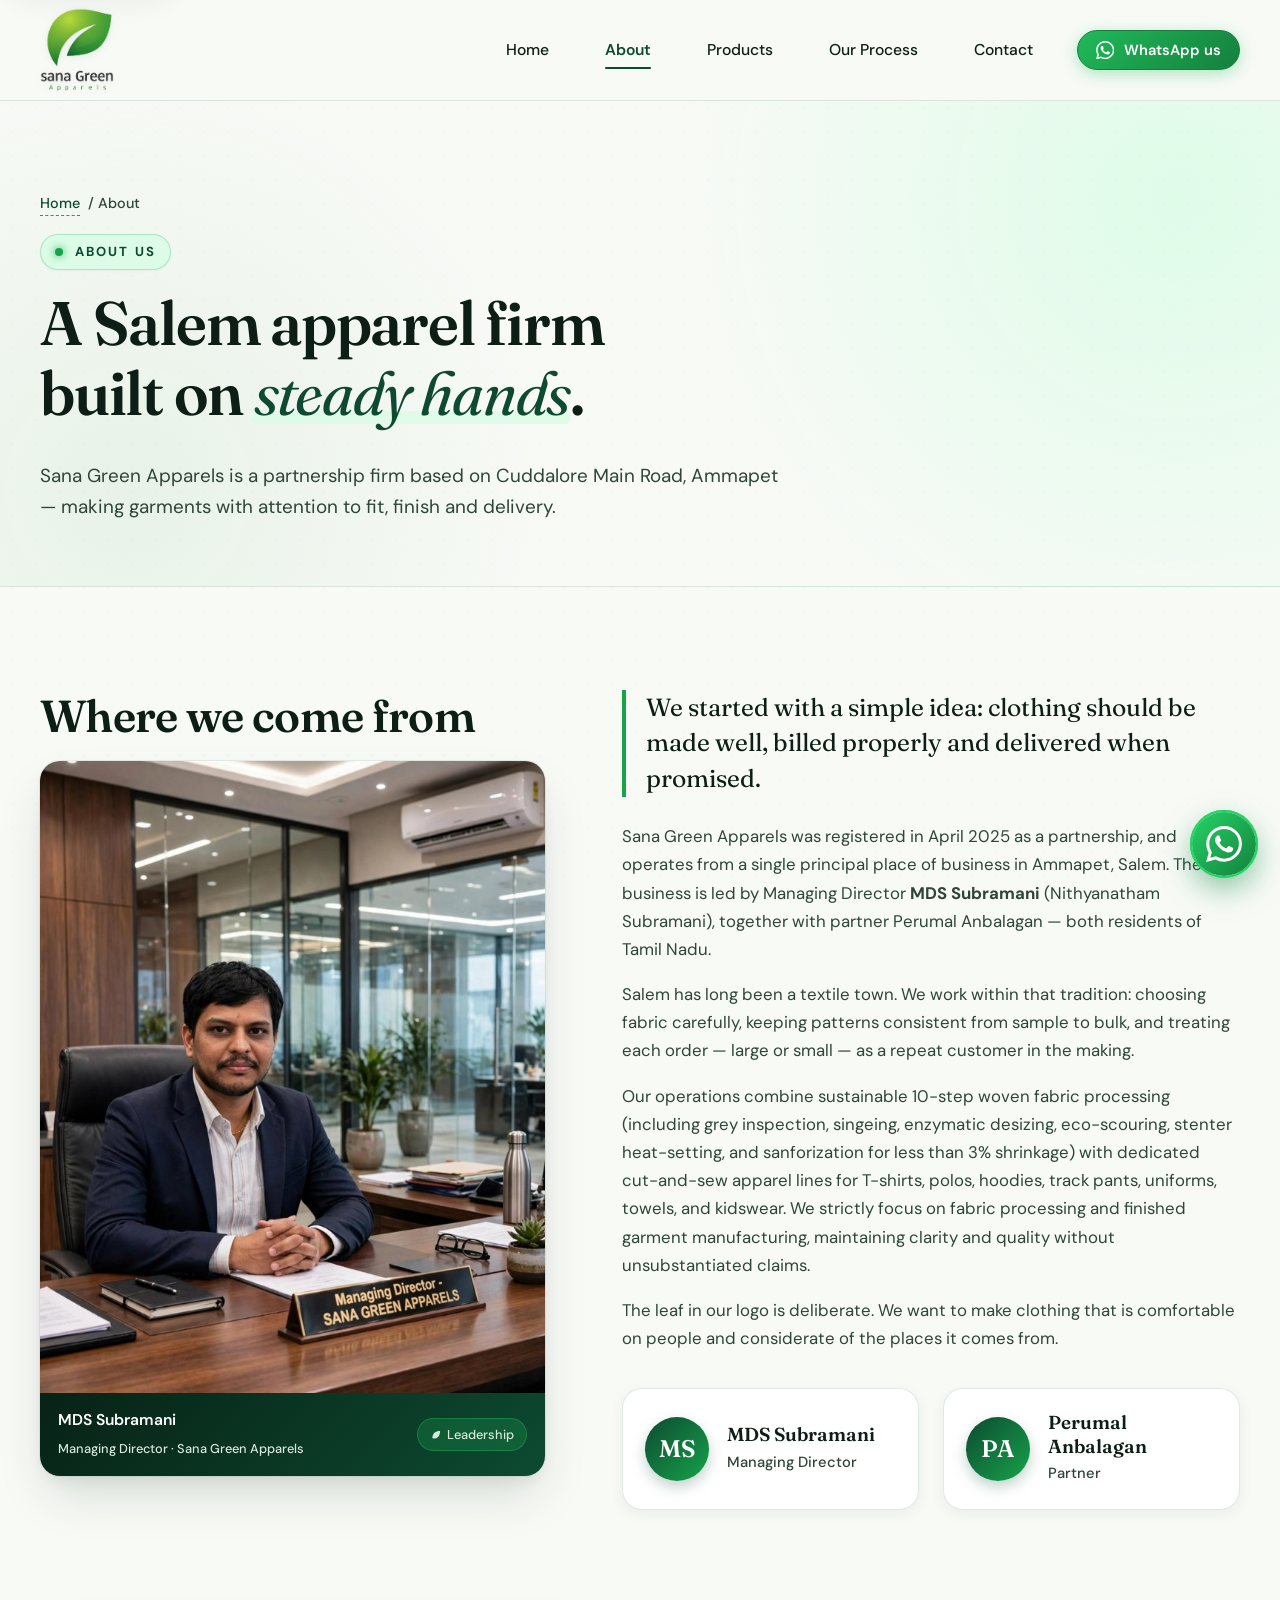
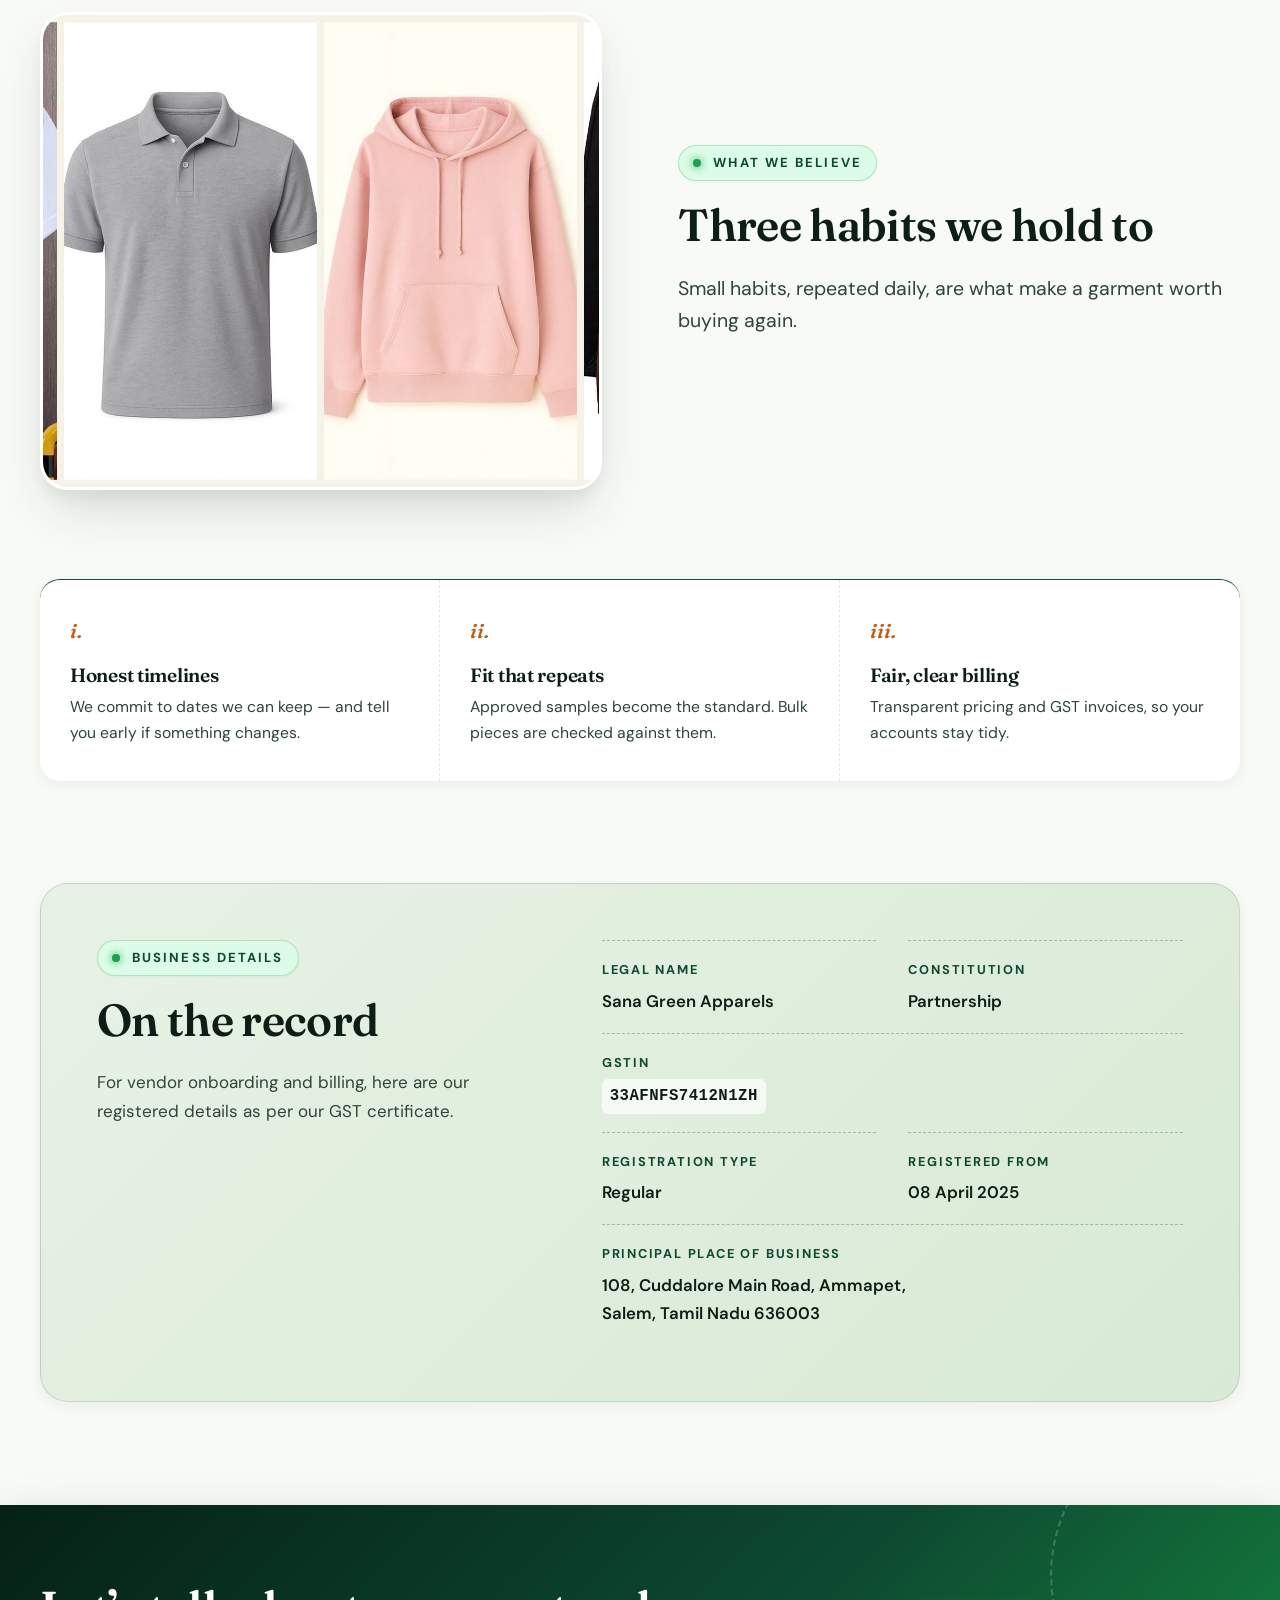
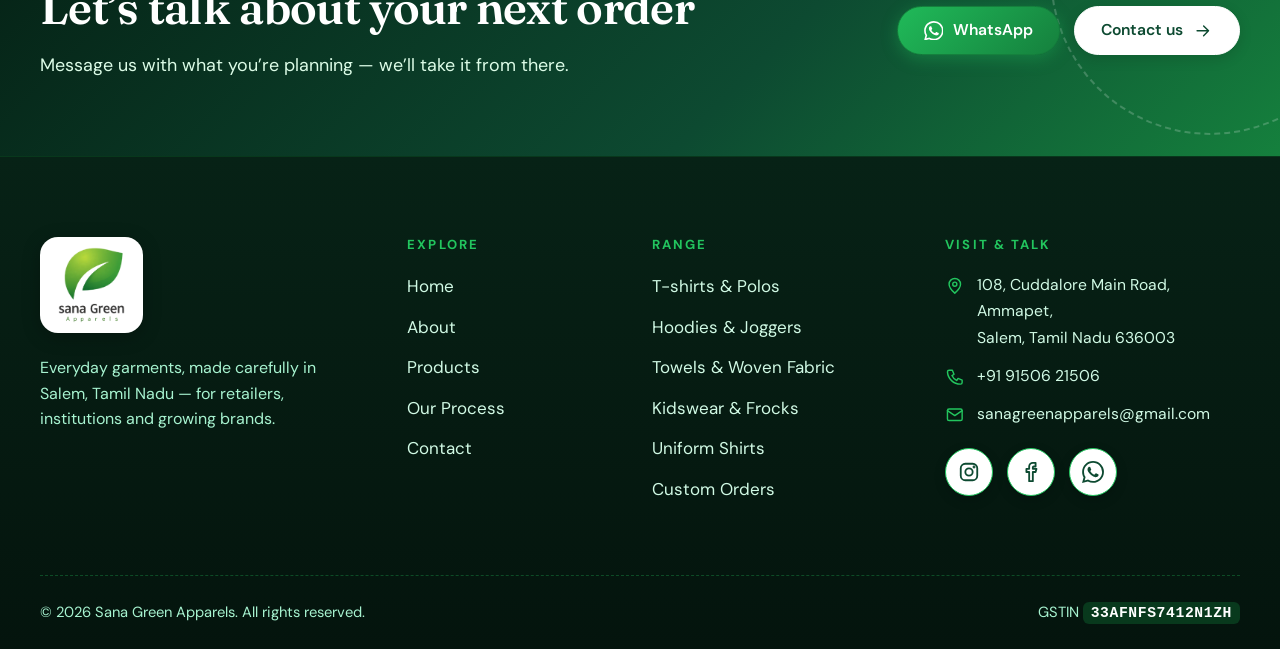
==== commit f044b492: "Update Managing Director photograph and name to MDS Subramani on About page" ====
--- a/about.html
+++ b/about.html
@@ -36,7 +36,7 @@
 }
 .leader-img-wrap {
   width: 100%;
-  aspect-ratio: 16 / 11;
+  aspect-ratio: 4 / 5;
   overflow: hidden;
   background: #f0f4ee;
 }
@@ -44,7 +44,7 @@
   width: 100%;
   height: 100%;
   object-fit: cover;
-  object-position: center 25%;
+  object-position: center 28%;
   display: block;
 }
 .leader-caption {
@@ -162,12 +162,12 @@
       <h2>Where we come from</h2>
       <div class="leader-card">
         <div class="leader-img-wrap">
-          <img src="assets/managing-director.jpg" alt="Managing Director — Sana Green Apparels" width="1024" height="682" loading="lazy">
+          <img src="assets/managing-director.jpg?v=mds2" alt="MDS Subramani — Managing Director, Sana Green Apparels" width="682" height="1024" loading="lazy">
         </div>
         <div class="leader-caption">
           <div>
-            <b>Managing Director</b>
-            <span>Sana Green Apparels &middot; Salem</span>
+            <b>MDS Subramani</b>
+            <span>Managing Director &middot; Sana Green Apparels</span>
           </div>
           <span class="leader-badge">
             <svg class="icon fill" aria-hidden="true"><use href="#i-leaf"/></svg>
@@ -178,12 +178,12 @@
     </div>
     <div class="reveal">
       <p class="big">We started with a simple idea: clothing should be made well, billed properly and delivered when promised.</p>
-      <p>Sana Green Apparels was registered in April 2025 as a partnership, and operates from a single principal place of business in Ammapet, Salem. The business is led by its managing partner, Nithyanatham Subramani, together with partner Perumal Anbalagan &mdash; both residents of Tamil Nadu.</p>
+      <p>Sana Green Apparels was registered in April 2025 as a partnership, and operates from a single principal place of business in Ammapet, Salem. The business is led by Managing Director <strong>MDS Subramani</strong> (Nithyanatham Subramani), together with partner Perumal Anbalagan &mdash; both residents of Tamil Nadu.</p>
       <p>Salem has long been a textile town. We work within that tradition: choosing fabric carefully, keeping patterns consistent from sample to bulk, and treating each order &mdash; large or small &mdash; as a repeat customer in the making.</p>
       <p>Our operations combine sustainable 10-step woven fabric processing (including grey inspection, singeing, enzymatic desizing, eco-scouring, stenter heat-setting, and sanforization for less than 3% shrinkage) with dedicated cut-and-sew apparel lines for T-shirts, polos, hoodies, track pants, uniforms, towels, and kidswear. We strictly focus on fabric processing and finished garment manufacturing, maintaining clarity and quality without unsubstantiated claims.</p>
       <p>The leaf in our logo is deliberate. We want to make clothing that is comfortable on people and considerate of the places it comes from.</p>
       <div class="partners">
-        <div class="partner"><span class="mono">NS</span><div><b>Nithyanatham Subramani</b><span>Managing Partner</span></div></div>
+        <div class="partner"><span class="mono">MS</span><div><b>MDS Subramani</b><span>Managing Director</span></div></div>
         <div class="partner"><span class="mono">PA</span><div><b>Perumal Anbalagan</b><span>Partner</span></div></div>
       </div>
     </div>
